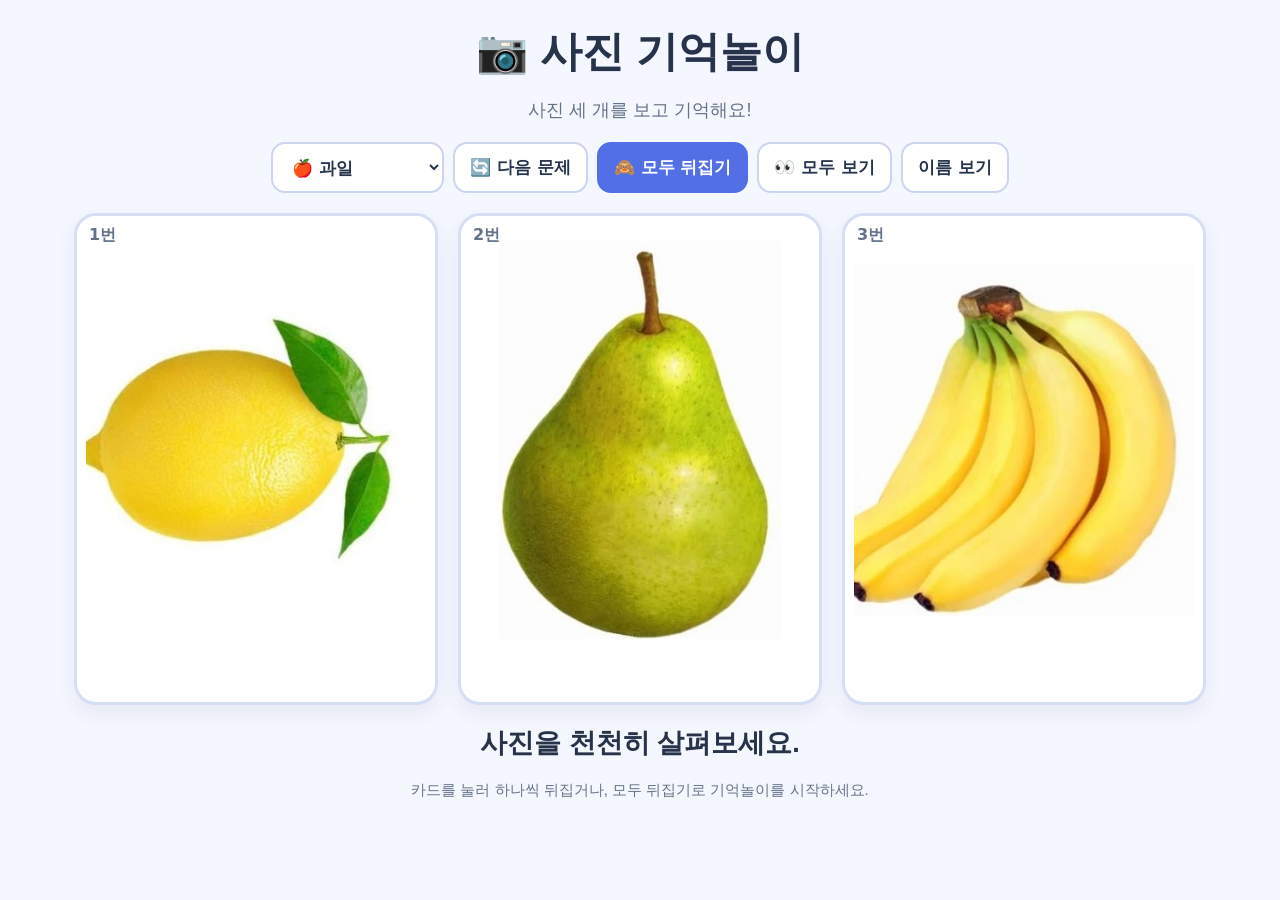
==== index.html @ a57b2955 "Fix animal game slow sequential image loading by fetching photos in parallel" ====
<!doctype html><html lang="ko"><head><meta charset="utf-8"><meta name="viewport" content="width=device-width,initial-scale=1"><title>사진 기억놀이</title><style>
*{box-sizing:border-box}body{margin:0;background:#f5f7ff;color:#27334a;font-family:-apple-system,BlinkMacSystemFont,"Apple SD Gothic Neo",sans-serif}main{max-width:1160px;margin:auto;padding:14px}h1{text-align:center;font-size:clamp(26px,4vw,42px);margin:10px}.subtitle{text-align:center;color:#65738a;font-size:18px}.tools{display:flex;flex-wrap:wrap;justify-content:center;gap:9px;margin:20px 0}button,select{border:2px solid #cbd5ef;border-radius:14px;background:white;color:#26354d;font:700 17px system-ui;padding:12px 15px;cursor:pointer}.primary{background:#526fe5;color:white;border-color:#526fe5}.cards{display:grid;grid-template-columns:repeat(3,minmax(0,1fr));gap:clamp(8px,2vw,20px)}.card{aspect-ratio:.74;min-height:175px;padding:0;border:0;background:transparent;perspective:1000px;touch-action:manipulation}.inner{position:relative;display:block;width:100%;height:100%;transform-style:preserve-3d;transition:transform .65s ease}.card.flipped .inner{transform:rotateY(180deg)}.face{position:absolute;inset:0;backface-visibility:hidden;border:3px solid #d5def2;border-radius:22px;background:white;display:flex;align-items:center;justify-content:center;flex-direction:column;overflow:hidden;box-shadow:0 8px 20px #27395914}.back{transform:rotateY(180deg);background:linear-gradient(135deg,#dce6ff,#f0e8ff);border-color:#b4c2ef}.face img{width:95%;height:82%;object-fit:contain}.number{position:absolute;top:9px;left:12px;font-size:16px;font-weight:800;color:#64718a}.name{font-size:clamp(17px,2.8vw,28px);font-weight:800}.question{font-size:clamp(85px,15vw,165px);font-weight:900;color:#768bda}#status{text-align:center;min-height:35px;margin:20px;font-size:clamp(19px,3vw,27px);font-weight:800}.note{text-align:center;color:#67758c;font-size:15px}body.noNames .name{visibility:hidden}@media(max-width:600px){main{padding:9px}.tools button,.tools select{font-size:14px;padding:10px}.face{border-radius:13px;border-width:2px}.number{font-size:12px;top:7px;left:7px}.name{font-size:16px}}
</style></head><body class="noNames"><main><h1>📷 사진 기억놀이</h1><p class="subtitle">사진 세 개를 보고 기억해요!</p><div class="tools"><select id="category"><option value="fruit">🍎 과일</option><option value="veg">🥕 채소·식재료</option><option value="animal">🐘 동물</option><option value="all">🎲 모두 섞기</option></select><button id="new">🔄 다음 문제</button><button id="hide" class="primary">🙈 모두 뒤집기</button><button id="show">👀 모두 보기</button><button id="names">이름 보기</button></div><div class="cards" id="cards"><button class="card" type="button"><span class="inner"><span class="face"><span class="number">1번</span><img src="photo_01.jpg" alt="복숭아"><span class="name">복숭아</span></span><span class="face back"><span class="number">1번</span><span class="question">?</span></span></span></button><button class="card" type="button"><span class="inner"><span class="face"><span class="number">2번</span><img src="photo_02.jpg" alt="바나나"><span class="name">바나나</span></span><span class="face back"><span class="number">2번</span><span class="question">?</span></span></span></button><button class="card" type="button"><span class="inner"><span class="face"><span class="number">3번</span><img src="photo_03.jpg" alt="사과"><span class="name">사과</span></span><span class="face back"><span class="number">3번</span><span class="question">?</span></span></span></button></div><p id="status">사진을 천천히 살펴보세요.</p><p class="note">카드를 눌러 하나씩 뒤집거나, 모두 뒤집기로 기억놀이를 시작하세요.</p></main><script>
const animals=[{"name":"강아지","page":"Dog","group":"animal"},{"name":"고양이","page":"Cat","group":"animal"},{"name":"토끼","page":"Rabbit","group":"animal"},{"name":"코끼리","page":"Elephant","group":"animal"},{"name":"사자","page":"Lion","group":"animal"},{"name":"호랑이","page":"Tiger","group":"animal"},{"name":"기린","page":"Giraffe","group":"animal"},{"name":"얼룩말","page":"Plains_zebra","group":"animal"},{"name":"판다","page":"Giant_panda","group":"animal"},{"name":"원숭이","page":"Monkey","group":"animal"},{"name":"펭귄","page":"Penguin","group":"animal"},{"name":"돌고래","page":"Dolphin","group":"animal"},{"name":"캥거루","page":"Kangaroo","group":"animal"},{"name":"하마","page":"Hippopotamus","group":"animal"},{"name":"코뿔소","page":"Rhinoceros","group":"animal"},{"name":"여우","page":"Red_fox","group":"animal"},{"name":"곰","page":"Brown_bear","group":"animal"},{"name":"거북이","page":"Turtle","group":"animal"},{"name":"양","page":"Sheep","group":"animal"},{"name":"말","page":"Horse","group":"animal"}];const animalCache={};async function animalPhoto(item){if(animalCache[item.page])return animalCache[item.page];try{const url='https://en.wikipedia.org/w/api.php?action=query&format=json&origin=*&prop=pageimages&piprop=thumbnail&pithumbsize=650&titles='+encodeURIComponent(item.page);const res=await fetch(url);if(!res.ok)throw Error('API');const data=await res.json();const pages=Object.values(data.query?.pages||{});const src=pages[0]?.thumbnail?.source;if(!src)throw Error('no photo');await new Promise((resolve,reject)=>{const im=new Image();im.onload=resolve;im.onerror=reject;im.src=src});animalCache[item.page]=src;return src}catch(e){return null}};let requestId=0;const items=[{"name":"복숭아","src":"photo_01.jpg","group":"fruit"},{"name":"바나나","src":"photo_02.jpg","group":"fruit"},{"name":"사과","src":"photo_03.jpg","group":"fruit"},{"name":"오렌지","src":"photo_04.jpg","group":"fruit"},{"name":"딸기","src":"photo_05.jpg","group":"fruit"},{"name":"배","src":"photo_06.jpg","group":"fruit"},{"name":"피망","src":"photo_07.jpg","group":"veg"},{"name":"레몬","src":"photo_08.jpg","group":"fruit"},{"name":"당근","src":"photo_09.jpg","group":"veg"},{"name":"옥수수","src":"photo_10.jpg","group":"veg"},{"name":"토마토","src":"photo_11.jpg","group":"veg"},{"name":"오이","src":"photo_12.jpg","group":"veg"},{"name":"양파","src":"photo_13.jpg","group":"veg"},{"name":"감자","src":"photo_14.jpg","group":"veg"},{"name":"토마토 단면","src":"photo_15.jpg","group":"veg"},{"name":"상추","src":"photo_16.jpg","group":"veg"},{"name":"파프리카","src":"photo_17.jpg","group":"veg"},{"name":"당근 한 개","src":"photo_18.jpg","group":"veg"},{"name":"브로콜리","src":"photo_19.jpg","group":"veg"},{"name":"감자 여러 개","src":"photo_20.jpg","group":"veg"}];const cards=Array.from(document.querySelectorAll('.card'));const status=document.getElementById('status');function shuffle(a){a=a.slice();for(let i=a.length-1;i>0;i--){let j=Math.floor(Math.random()*(i+1));[a[i],a[j]]=[a[j],a[i]]}return a}async function next(){const id=++requestId;const group=document.getElementById('category').value;status.textContent='사진을 준비하고 있어요…';let pool=items.filter(x=>group==='all'||x.group===group);if(group==='animal'||group==='all'){const candidates=shuffle(animals);const found=await Promise.all(candidates.map(async a=>{const src=await animalPhoto(a);return src?{name:a.name,src,group:'animal'}:null}));pool=pool.concat(found.filter(Boolean))}if(id!==requestId)return;if(pool.length<3){status.textContent='동물 사진 서버에 연결하지 못했어요. 잠시 후 다시 시도해 주세요.';return}shuffle(pool).slice(0,3).forEach((item,i)=>{cards[i].classList.remove('flipped');const img=cards[i].querySelector('img');img.src=item.src;img.alt=item.name;cards[i].querySelector('.name').textContent=item.name});status.textContent='사진을 천천히 살펴보세요.'}function allFlip(v){cards.forEach(c=>c.classList.toggle('flipped',v));status.textContent=v?'어디에 어떤 사진이 있었을까요?':'잘했어! 최고야! ⭐'}cards.forEach(c=>c.addEventListener('click',()=>{c.classList.toggle('flipped');status.textContent=c.classList.contains('flipped')?'무엇이 숨어 있을까요?':'잘했어! 최고야! ⭐'}));document.getElementById('new').onclick=next;document.getElementById('hide').onclick=()=>allFlip(true);document.getElementById('show').onclick=()=>allFlip(false);document.getElementById('category').onchange=next;document.getElementById('names').onclick=function(){document.body.classList.toggle('noNames');this.textContent=document.body.classList.contains('noNames')?'이름 보기':'이름 숨기기'};next();
</script></body></html>
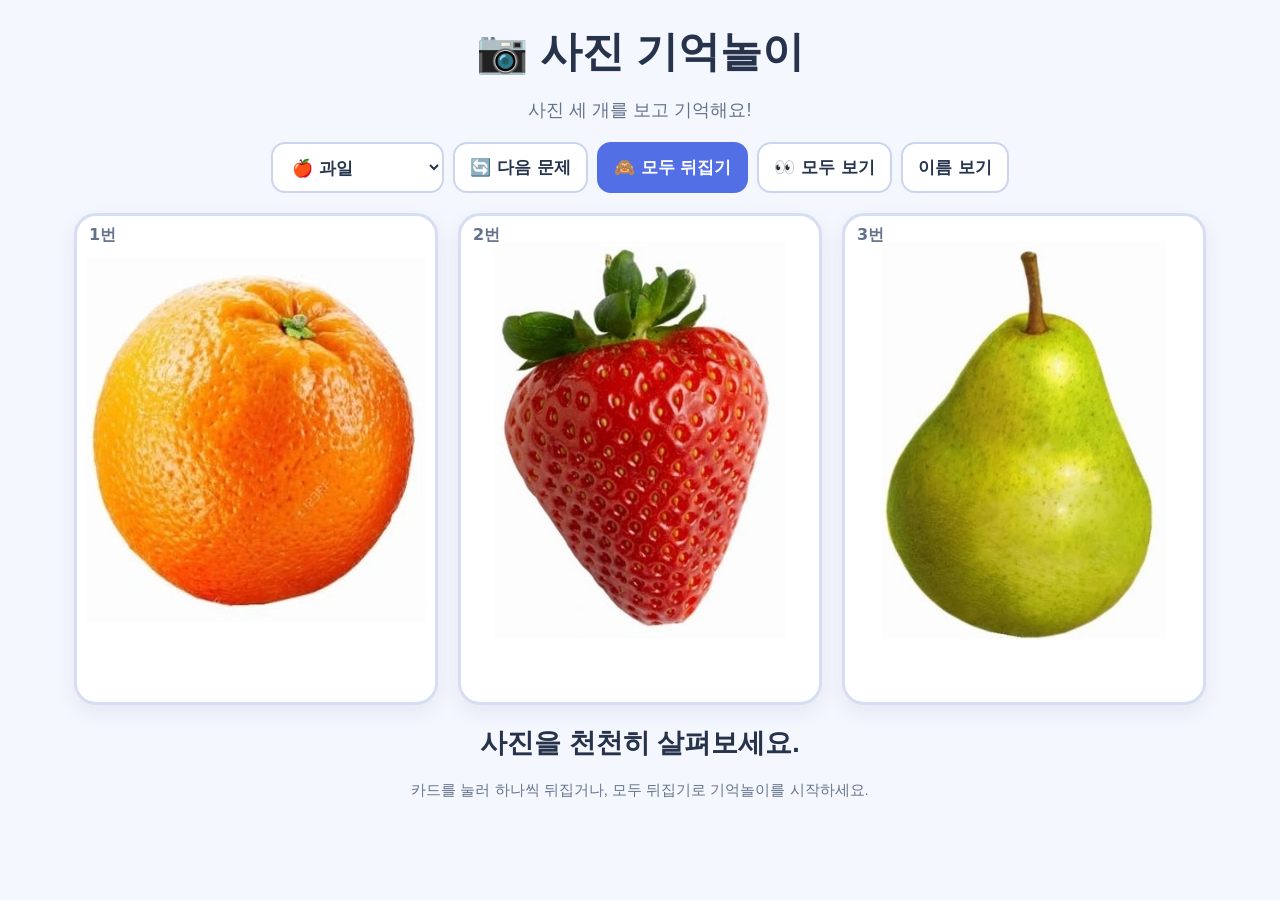
==== commit bbde351d: "Fix animal category retaining fruit cards by switching to direct animal image URLs" ====
--- a/index.html
+++ b/index.html
@@ -1,5 +1,5 @@
 <!doctype html><html lang="ko"><head><meta charset="utf-8"><meta name="viewport" content="width=device-width,initial-scale=1"><title>사진 기억놀이</title><style>
 *{box-sizing:border-box}body{margin:0;background:#f5f7ff;color:#27334a;font-family:-apple-system,BlinkMacSystemFont,"Apple SD Gothic Neo",sans-serif}main{max-width:1160px;margin:auto;padding:14px}h1{text-align:center;font-size:clamp(26px,4vw,42px);margin:10px}.subtitle{text-align:center;color:#65738a;font-size:18px}.tools{display:flex;flex-wrap:wrap;justify-content:center;gap:9px;margin:20px 0}button,select{border:2px solid #cbd5ef;border-radius:14px;background:white;color:#26354d;font:700 17px system-ui;padding:12px 15px;cursor:pointer}.primary{background:#526fe5;color:white;border-color:#526fe5}.cards{display:grid;grid-template-columns:repeat(3,minmax(0,1fr));gap:clamp(8px,2vw,20px)}.card{aspect-ratio:.74;min-height:175px;padding:0;border:0;background:transparent;perspective:1000px;touch-action:manipulation}.inner{position:relative;display:block;width:100%;height:100%;transform-style:preserve-3d;transition:transform .65s ease}.card.flipped .inner{transform:rotateY(180deg)}.face{position:absolute;inset:0;backface-visibility:hidden;border:3px solid #d5def2;border-radius:22px;background:white;display:flex;align-items:center;justify-content:center;flex-direction:column;overflow:hidden;box-shadow:0 8px 20px #27395914}.back{transform:rotateY(180deg);background:linear-gradient(135deg,#dce6ff,#f0e8ff);border-color:#b4c2ef}.face img{width:95%;height:82%;object-fit:contain}.number{position:absolute;top:9px;left:12px;font-size:16px;font-weight:800;color:#64718a}.name{font-size:clamp(17px,2.8vw,28px);font-weight:800}.question{font-size:clamp(85px,15vw,165px);font-weight:900;color:#768bda}#status{text-align:center;min-height:35px;margin:20px;font-size:clamp(19px,3vw,27px);font-weight:800}.note{text-align:center;color:#67758c;font-size:15px}body.noNames .name{visibility:hidden}@media(max-width:600px){main{padding:9px}.tools button,.tools select{font-size:14px;padding:10px}.face{border-radius:13px;border-width:2px}.number{font-size:12px;top:7px;left:7px}.name{font-size:16px}}
 </style></head><body class="noNames"><main><h1>📷 사진 기억놀이</h1><p class="subtitle">사진 세 개를 보고 기억해요!</p><div class="tools"><select id="category"><option value="fruit">🍎 과일</option><option value="veg">🥕 채소·식재료</option><option value="animal">🐘 동물</option><option value="all">🎲 모두 섞기</option></select><button id="new">🔄 다음 문제</button><button id="hide" class="primary">🙈 모두 뒤집기</button><button id="show">👀 모두 보기</button><button id="names">이름 보기</button></div><div class="cards" id="cards"><button class="card" type="button"><span class="inner"><span class="face"><span class="number">1번</span><img src="photo_01.jpg" alt="복숭아"><span class="name">복숭아</span></span><span class="face back"><span class="number">1번</span><span class="question">?</span></span></span></button><button class="card" type="button"><span class="inner"><span class="face"><span class="number">2번</span><img src="photo_02.jpg" alt="바나나"><span class="name">바나나</span></span><span class="face back"><span class="number">2번</span><span class="question">?</span></span></span></button><button class="card" type="button"><span class="inner"><span class="face"><span class="number">3번</span><img src="photo_03.jpg" alt="사과"><span class="name">사과</span></span><span class="face back"><span class="number">3번</span><span class="question">?</span></span></span></button></div><p id="status">사진을 천천히 살펴보세요.</p><p class="note">카드를 눌러 하나씩 뒤집거나, 모두 뒤집기로 기억놀이를 시작하세요.</p></main><script>
-const animals=[{"name":"강아지","page":"Dog","group":"animal"},{"name":"고양이","page":"Cat","group":"animal"},{"name":"토끼","page":"Rabbit","group":"animal"},{"name":"코끼리","page":"Elephant","group":"animal"},{"name":"사자","page":"Lion","group":"animal"},{"name":"호랑이","page":"Tiger","group":"animal"},{"name":"기린","page":"Giraffe","group":"animal"},{"name":"얼룩말","page":"Plains_zebra","group":"animal"},{"name":"판다","page":"Giant_panda","group":"animal"},{"name":"원숭이","page":"Monkey","group":"animal"},{"name":"펭귄","page":"Penguin","group":"animal"},{"name":"돌고래","page":"Dolphin","group":"animal"},{"name":"캥거루","page":"Kangaroo","group":"animal"},{"name":"하마","page":"Hippopotamus","group":"animal"},{"name":"코뿔소","page":"Rhinoceros","group":"animal"},{"name":"여우","page":"Red_fox","group":"animal"},{"name":"곰","page":"Brown_bear","group":"animal"},{"name":"거북이","page":"Turtle","group":"animal"},{"name":"양","page":"Sheep","group":"animal"},{"name":"말","page":"Horse","group":"animal"}];const animalCache={};async function animalPhoto(item){if(animalCache[item.page])return animalCache[item.page];try{const url='https://en.wikipedia.org/w/api.php?action=query&format=json&origin=*&prop=pageimages&piprop=thumbnail&pithumbsize=650&titles='+encodeURIComponent(item.page);const res=await fetch(url);if(!res.ok)throw Error('API');const data=await res.json();const pages=Object.values(data.query?.pages||{});const src=pages[0]?.thumbnail?.source;if(!src)throw Error('no photo');await new Promise((resolve,reject)=>{const im=new Image();im.onload=resolve;im.onerror=reject;im.src=src});animalCache[item.page]=src;return src}catch(e){return null}};let requestId=0;const items=[{"name":"복숭아","src":"photo_01.jpg","group":"fruit"},{"name":"바나나","src":"photo_02.jpg","group":"fruit"},{"name":"사과","src":"photo_03.jpg","group":"fruit"},{"name":"오렌지","src":"photo_04.jpg","group":"fruit"},{"name":"딸기","src":"photo_05.jpg","group":"fruit"},{"name":"배","src":"photo_06.jpg","group":"fruit"},{"name":"피망","src":"photo_07.jpg","group":"veg"},{"name":"레몬","src":"photo_08.jpg","group":"fruit"},{"name":"당근","src":"photo_09.jpg","group":"veg"},{"name":"옥수수","src":"photo_10.jpg","group":"veg"},{"name":"토마토","src":"photo_11.jpg","group":"veg"},{"name":"오이","src":"photo_12.jpg","group":"veg"},{"name":"양파","src":"photo_13.jpg","group":"veg"},{"name":"감자","src":"photo_14.jpg","group":"veg"},{"name":"토마토 단면","src":"photo_15.jpg","group":"veg"},{"name":"상추","src":"photo_16.jpg","group":"veg"},{"name":"파프리카","src":"photo_17.jpg","group":"veg"},{"name":"당근 한 개","src":"photo_18.jpg","group":"veg"},{"name":"브로콜리","src":"photo_19.jpg","group":"veg"},{"name":"감자 여러 개","src":"photo_20.jpg","group":"veg"}];const cards=Array.from(document.querySelectorAll('.card'));const status=document.getElementById('status');function shuffle(a){a=a.slice();for(let i=a.length-1;i>0;i--){let j=Math.floor(Math.random()*(i+1));[a[i],a[j]]=[a[j],a[i]]}return a}async function next(){const id=++requestId;const group=document.getElementById('category').value;status.textContent='사진을 준비하고 있어요…';let pool=items.filter(x=>group==='all'||x.group===group);if(group==='animal'||group==='all'){const candidates=shuffle(animals);const found=await Promise.all(candidates.map(async a=>{const src=await animalPhoto(a);return src?{name:a.name,src,group:'animal'}:null}));pool=pool.concat(found.filter(Boolean))}if(id!==requestId)return;if(pool.length<3){status.textContent='동물 사진 서버에 연결하지 못했어요. 잠시 후 다시 시도해 주세요.';return}shuffle(pool).slice(0,3).forEach((item,i)=>{cards[i].classList.remove('flipped');const img=cards[i].querySelector('img');img.src=item.src;img.alt=item.name;cards[i].querySelector('.name').textContent=item.name});status.textContent='사진을 천천히 살펴보세요.'}function allFlip(v){cards.forEach(c=>c.classList.toggle('flipped',v));status.textContent=v?'어디에 어떤 사진이 있었을까요?':'잘했어! 최고야! ⭐'}cards.forEach(c=>c.addEventListener('click',()=>{c.classList.toggle('flipped');status.textContent=c.classList.contains('flipped')?'무엇이 숨어 있을까요?':'잘했어! 최고야! ⭐'}));document.getElementById('new').onclick=next;document.getElementById('hide').onclick=()=>allFlip(true);document.getElementById('show').onclick=()=>allFlip(false);document.getElementById('category').onchange=next;document.getElementById('names').onclick=function(){document.body.classList.toggle('noNames');this.textContent=document.body.classList.contains('noNames')?'이름 보기':'이름 숨기기'};next();
+const animals=[{"name":"강아지","tag":"dog","src":"https://images.unsplash.com/photo-1552053831-71594a27632d?w=650&fit=crop&auto=format","group":"animal"},{"name":"고양이","tag":"cat","src":"https://images.unsplash.com/photo-1573865526739-10659fec78a5?w=650&fit=crop&auto=format","group":"animal"},{"name":"토끼","tag":"rabbit","src":"https://images.unsplash.com/photo-1585110396000-c9ffd4e4b308?w=650&fit=crop&auto=format","group":"animal"},{"name":"사자","tag":"lion","src":"https://images.unsplash.com/photo-1546182990-dffeafbe841d?w=650&fit=crop&auto=format","group":"animal"},{"name":"코끼리","tag":"elephant","src":"https://images.unsplash.com/photo-1564760055775-d63b17a55c44?w=650&fit=crop&auto=format","group":"animal"},{"name":"기린","tag":"giraffe","src":"https://images.unsplash.com/photo-1547721064-da6cfb341d50?w=650&fit=crop&auto=format","group":"animal"},{"name":"호랑이","tag":"tiger","src":"https://images.unsplash.com/photo-1561731216-c3a4d99437d5?w=650&fit=crop&auto=format","group":"animal"},{"name":"얼룩말","tag":"zebra","src":"https://images.unsplash.com/photo-1526095179574-86e545346ae6?w=650&fit=crop&auto=format","group":"animal"}];let requestId=0;const items=[{"name":"복숭아","src":"photo_01.jpg","group":"fruit"},{"name":"바나나","src":"photo_02.jpg","group":"fruit"},{"name":"사과","src":"photo_03.jpg","group":"fruit"},{"name":"오렌지","src":"photo_04.jpg","group":"fruit"},{"name":"딸기","src":"photo_05.jpg","group":"fruit"},{"name":"배","src":"photo_06.jpg","group":"fruit"},{"name":"피망","src":"photo_07.jpg","group":"veg"},{"name":"레몬","src":"photo_08.jpg","group":"fruit"},{"name":"당근","src":"photo_09.jpg","group":"veg"},{"name":"옥수수","src":"photo_10.jpg","group":"veg"},{"name":"토마토","src":"photo_11.jpg","group":"veg"},{"name":"오이","src":"photo_12.jpg","group":"veg"},{"name":"양파","src":"photo_13.jpg","group":"veg"},{"name":"감자","src":"photo_14.jpg","group":"veg"},{"name":"토마토 단면","src":"photo_15.jpg","group":"veg"},{"name":"상추","src":"photo_16.jpg","group":"veg"},{"name":"파프리카","src":"photo_17.jpg","group":"veg"},{"name":"당근 한 개","src":"photo_18.jpg","group":"veg"},{"name":"브로콜리","src":"photo_19.jpg","group":"veg"},{"name":"감자 여러 개","src":"photo_20.jpg","group":"veg"}];const cards=Array.from(document.querySelectorAll('.card'));const status=document.getElementById('status');function shuffle(a){a=a.slice();for(let i=a.length-1;i>0;i--){let j=Math.floor(Math.random()*(i+1));[a[i],a[j]]=[a[j],a[i]]}return a}function next(){++requestId;const group=document.getElementById('category').value;const pool=[...items,...animals].filter(x=>group==='all'||x.group===group);const picked=shuffle(pool).slice(0,3);picked.forEach((item,i)=>{cards[i].classList.remove('flipped');const img=cards[i].querySelector('img');img.onerror=()=>{if(item.group==='animal'&&!img.dataset.fallback){img.dataset.fallback='1';img.src='https://loremflickr.com/640/640/'+item.tag}};img.dataset.fallback='';img.src=item.src;img.alt=item.name;cards[i].querySelector('.name').textContent=item.name});status.textContent='사진을 천천히 살펴보세요.'}function allFlip(v){cards.forEach(c=>c.classList.toggle('flipped',v));status.textContent=v?'어디에 어떤 사진이 있었을까요?':'잘했어! 최고야! ⭐'}cards.forEach(c=>c.addEventListener('click',()=>{c.classList.toggle('flipped');status.textContent=c.classList.contains('flipped')?'무엇이 숨어 있을까요?':'잘했어! 최고야! ⭐'}));document.getElementById('new').onclick=next;document.getElementById('hide').onclick=()=>allFlip(true);document.getElementById('show').onclick=()=>allFlip(false);document.getElementById('category').onchange=next;document.getElementById('names').onclick=function(){document.body.classList.toggle('noNames');this.textContent=document.body.classList.contains('noNames')?'이름 보기':'이름 숨기기'};next();
 </script></body></html>
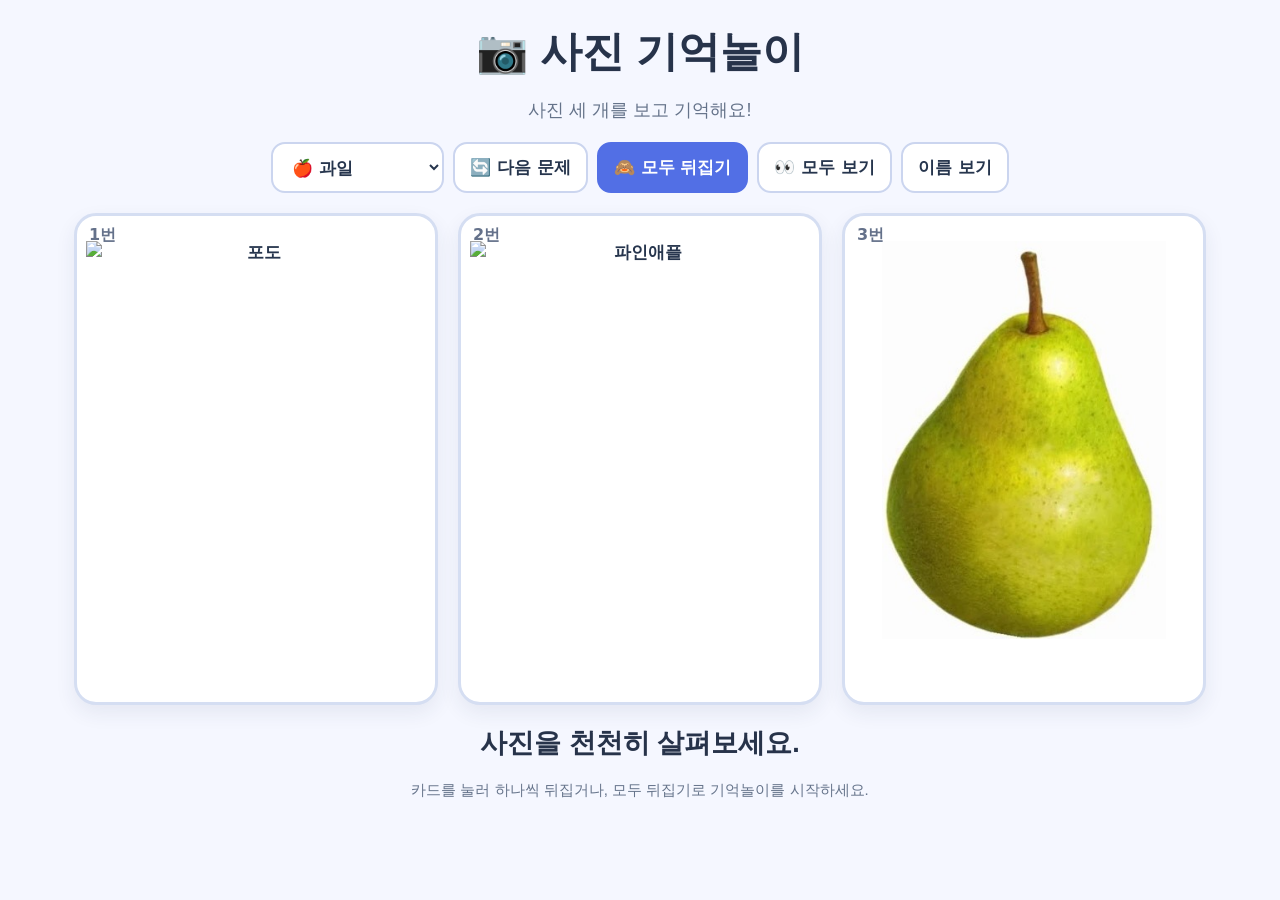
==== commit 2b64ff59: "Expand memory cards with more animals fruits vegetables and a vehicle category" ====
--- a/index.html
+++ b/index.html
@@ -1,5 +1,5 @@
 <!doctype html><html lang="ko"><head><meta charset="utf-8"><meta name="viewport" content="width=device-width,initial-scale=1"><title>사진 기억놀이</title><style>
 *{box-sizing:border-box}body{margin:0;background:#f5f7ff;color:#27334a;font-family:-apple-system,BlinkMacSystemFont,"Apple SD Gothic Neo",sans-serif}main{max-width:1160px;margin:auto;padding:14px}h1{text-align:center;font-size:clamp(26px,4vw,42px);margin:10px}.subtitle{text-align:center;color:#65738a;font-size:18px}.tools{display:flex;flex-wrap:wrap;justify-content:center;gap:9px;margin:20px 0}button,select{border:2px solid #cbd5ef;border-radius:14px;background:white;color:#26354d;font:700 17px system-ui;padding:12px 15px;cursor:pointer}.primary{background:#526fe5;color:white;border-color:#526fe5}.cards{display:grid;grid-template-columns:repeat(3,minmax(0,1fr));gap:clamp(8px,2vw,20px)}.card{aspect-ratio:.74;min-height:175px;padding:0;border:0;background:transparent;perspective:1000px;touch-action:manipulation}.inner{position:relative;display:block;width:100%;height:100%;transform-style:preserve-3d;transition:transform .65s ease}.card.flipped .inner{transform:rotateY(180deg)}.face{position:absolute;inset:0;backface-visibility:hidden;border:3px solid #d5def2;border-radius:22px;background:white;display:flex;align-items:center;justify-content:center;flex-direction:column;overflow:hidden;box-shadow:0 8px 20px #27395914}.back{transform:rotateY(180deg);background:linear-gradient(135deg,#dce6ff,#f0e8ff);border-color:#b4c2ef}.face img{width:95%;height:82%;object-fit:contain}.number{position:absolute;top:9px;left:12px;font-size:16px;font-weight:800;color:#64718a}.name{font-size:clamp(17px,2.8vw,28px);font-weight:800}.question{font-size:clamp(85px,15vw,165px);font-weight:900;color:#768bda}#status{text-align:center;min-height:35px;margin:20px;font-size:clamp(19px,3vw,27px);font-weight:800}.note{text-align:center;color:#67758c;font-size:15px}body.noNames .name{visibility:hidden}@media(max-width:600px){main{padding:9px}.tools button,.tools select{font-size:14px;padding:10px}.face{border-radius:13px;border-width:2px}.number{font-size:12px;top:7px;left:7px}.name{font-size:16px}}
-</style></head><body class="noNames"><main><h1>📷 사진 기억놀이</h1><p class="subtitle">사진 세 개를 보고 기억해요!</p><div class="tools"><select id="category"><option value="fruit">🍎 과일</option><option value="veg">🥕 채소·식재료</option><option value="animal">🐘 동물</option><option value="all">🎲 모두 섞기</option></select><button id="new">🔄 다음 문제</button><button id="hide" class="primary">🙈 모두 뒤집기</button><button id="show">👀 모두 보기</button><button id="names">이름 보기</button></div><div class="cards" id="cards"><button class="card" type="button"><span class="inner"><span class="face"><span class="number">1번</span><img src="photo_01.jpg" alt="복숭아"><span class="name">복숭아</span></span><span class="face back"><span class="number">1번</span><span class="question">?</span></span></span></button><button class="card" type="button"><span class="inner"><span class="face"><span class="number">2번</span><img src="photo_02.jpg" alt="바나나"><span class="name">바나나</span></span><span class="face back"><span class="number">2번</span><span class="question">?</span></span></span></button><button class="card" type="button"><span class="inner"><span class="face"><span class="number">3번</span><img src="photo_03.jpg" alt="사과"><span class="name">사과</span></span><span class="face back"><span class="number">3번</span><span class="question">?</span></span></span></button></div><p id="status">사진을 천천히 살펴보세요.</p><p class="note">카드를 눌러 하나씩 뒤집거나, 모두 뒤집기로 기억놀이를 시작하세요.</p></main><script>
-const animals=[{"name":"강아지","tag":"dog","src":"https://images.unsplash.com/photo-1552053831-71594a27632d?w=650&fit=crop&auto=format","group":"animal"},{"name":"고양이","tag":"cat","src":"https://images.unsplash.com/photo-1573865526739-10659fec78a5?w=650&fit=crop&auto=format","group":"animal"},{"name":"토끼","tag":"rabbit","src":"https://images.unsplash.com/photo-1585110396000-c9ffd4e4b308?w=650&fit=crop&auto=format","group":"animal"},{"name":"사자","tag":"lion","src":"https://images.unsplash.com/photo-1546182990-dffeafbe841d?w=650&fit=crop&auto=format","group":"animal"},{"name":"코끼리","tag":"elephant","src":"https://images.unsplash.com/photo-1564760055775-d63b17a55c44?w=650&fit=crop&auto=format","group":"animal"},{"name":"기린","tag":"giraffe","src":"https://images.unsplash.com/photo-1547721064-da6cfb341d50?w=650&fit=crop&auto=format","group":"animal"},{"name":"호랑이","tag":"tiger","src":"https://images.unsplash.com/photo-1561731216-c3a4d99437d5?w=650&fit=crop&auto=format","group":"animal"},{"name":"얼룩말","tag":"zebra","src":"https://images.unsplash.com/photo-1526095179574-86e545346ae6?w=650&fit=crop&auto=format","group":"animal"}];let requestId=0;const items=[{"name":"복숭아","src":"photo_01.jpg","group":"fruit"},{"name":"바나나","src":"photo_02.jpg","group":"fruit"},{"name":"사과","src":"photo_03.jpg","group":"fruit"},{"name":"오렌지","src":"photo_04.jpg","group":"fruit"},{"name":"딸기","src":"photo_05.jpg","group":"fruit"},{"name":"배","src":"photo_06.jpg","group":"fruit"},{"name":"피망","src":"photo_07.jpg","group":"veg"},{"name":"레몬","src":"photo_08.jpg","group":"fruit"},{"name":"당근","src":"photo_09.jpg","group":"veg"},{"name":"옥수수","src":"photo_10.jpg","group":"veg"},{"name":"토마토","src":"photo_11.jpg","group":"veg"},{"name":"오이","src":"photo_12.jpg","group":"veg"},{"name":"양파","src":"photo_13.jpg","group":"veg"},{"name":"감자","src":"photo_14.jpg","group":"veg"},{"name":"토마토 단면","src":"photo_15.jpg","group":"veg"},{"name":"상추","src":"photo_16.jpg","group":"veg"},{"name":"파프리카","src":"photo_17.jpg","group":"veg"},{"name":"당근 한 개","src":"photo_18.jpg","group":"veg"},{"name":"브로콜리","src":"photo_19.jpg","group":"veg"},{"name":"감자 여러 개","src":"photo_20.jpg","group":"veg"}];const cards=Array.from(document.querySelectorAll('.card'));const status=document.getElementById('status');function shuffle(a){a=a.slice();for(let i=a.length-1;i>0;i--){let j=Math.floor(Math.random()*(i+1));[a[i],a[j]]=[a[j],a[i]]}return a}function next(){++requestId;const group=document.getElementById('category').value;const pool=[...items,...animals].filter(x=>group==='all'||x.group===group);const picked=shuffle(pool).slice(0,3);picked.forEach((item,i)=>{cards[i].classList.remove('flipped');const img=cards[i].querySelector('img');img.onerror=()=>{if(item.group==='animal'&&!img.dataset.fallback){img.dataset.fallback='1';img.src='https://loremflickr.com/640/640/'+item.tag}};img.dataset.fallback='';img.src=item.src;img.alt=item.name;cards[i].querySelector('.name').textContent=item.name});status.textContent='사진을 천천히 살펴보세요.'}function allFlip(v){cards.forEach(c=>c.classList.toggle('flipped',v));status.textContent=v?'어디에 어떤 사진이 있었을까요?':'잘했어! 최고야! ⭐'}cards.forEach(c=>c.addEventListener('click',()=>{c.classList.toggle('flipped');status.textContent=c.classList.contains('flipped')?'무엇이 숨어 있을까요?':'잘했어! 최고야! ⭐'}));document.getElementById('new').onclick=next;document.getElementById('hide').onclick=()=>allFlip(true);document.getElementById('show').onclick=()=>allFlip(false);document.getElementById('category').onchange=next;document.getElementById('names').onclick=function(){document.body.classList.toggle('noNames');this.textContent=document.body.classList.contains('noNames')?'이름 보기':'이름 숨기기'};next();
+</style></head><body class="noNames"><main><h1>📷 사진 기억놀이</h1><p class="subtitle">사진 세 개를 보고 기억해요!</p><div class="tools"><select id="category"><option value="fruit">🍎 과일</option><option value="veg">🥕 채소·식재료</option><option value="animal">🐘 동물</option><option value="vehicle">🚌 탈것</option><option value="all">🎲 모두 섞기</option></select><button id="new">🔄 다음 문제</button><button id="hide" class="primary">🙈 모두 뒤집기</button><button id="show">👀 모두 보기</button><button id="names">이름 보기</button></div><div class="cards" id="cards"><button class="card" type="button"><span class="inner"><span class="face"><span class="number">1번</span><img src="photo_01.jpg" alt="복숭아"><span class="name">복숭아</span></span><span class="face back"><span class="number">1번</span><span class="question">?</span></span></span></button><button class="card" type="button"><span class="inner"><span class="face"><span class="number">2번</span><img src="photo_02.jpg" alt="바나나"><span class="name">바나나</span></span><span class="face back"><span class="number">2번</span><span class="question">?</span></span></span></button><button class="card" type="button"><span class="inner"><span class="face"><span class="number">3번</span><img src="photo_03.jpg" alt="사과"><span class="name">사과</span></span><span class="face back"><span class="number">3번</span><span class="question">?</span></span></span></button></div><p id="status">사진을 천천히 살펴보세요.</p><p class="note">카드를 눌러 하나씩 뒤집거나, 모두 뒤집기로 기억놀이를 시작하세요.</p></main><script>
+const animals=[{"name":"강아지","tag":"dog","src":"https://images.unsplash.com/photo-1552053831-71594a27632d?w=650&fit=crop&auto=format","group":"animal"},{"name":"고양이","tag":"cat","src":"https://images.unsplash.com/photo-1573865526739-10659fec78a5?w=650&fit=crop&auto=format","group":"animal"},{"name":"토끼","tag":"rabbit","src":"https://images.unsplash.com/photo-1585110396000-c9ffd4e4b308?w=650&fit=crop&auto=format","group":"animal"},{"name":"사자","tag":"lion","src":"https://images.unsplash.com/photo-1546182990-dffeafbe841d?w=650&fit=crop&auto=format","group":"animal"},{"name":"코끼리","tag":"elephant","src":"https://images.unsplash.com/photo-1564760055775-d63b17a55c44?w=650&fit=crop&auto=format","group":"animal"},{"name":"기린","tag":"giraffe","src":"https://images.unsplash.com/photo-1547721064-da6cfb341d50?w=650&fit=crop&auto=format","group":"animal"},{"name":"호랑이","tag":"tiger","src":"https://images.unsplash.com/photo-1561731216-c3a4d99437d5?w=650&fit=crop&auto=format","group":"animal"},{"name":"얼룩말","tag":"zebra","src":"https://images.unsplash.com/photo-1526095179574-86e545346ae6?w=650&fit=crop&auto=format","group":"animal"}];const extras=[{"name":"판다","tag":"panda","group":"animal","src":"https://loremflickr.com/640/640/panda?lock=1000"},{"name":"펭귄","tag":"penguin","group":"animal","src":"https://loremflickr.com/640/640/penguin?lock=1001"},{"name":"돌고래","tag":"dolphin","group":"animal","src":"https://loremflickr.com/640/640/dolphin?lock=1002"},{"name":"하마","tag":"hippopotamus","group":"animal","src":"https://loremflickr.com/640/640/hippopotamus?lock=1003"},{"name":"코뿔소","tag":"rhinoceros","group":"animal","src":"https://loremflickr.com/640/640/rhinoceros?lock=1004"},{"name":"캥거루","tag":"kangaroo","group":"animal","src":"https://loremflickr.com/640/640/kangaroo?lock=1005"},{"name":"여우","tag":"fox","group":"animal","src":"https://loremflickr.com/640/640/fox?lock=1006"},{"name":"곰","tag":"bear","group":"animal","src":"https://loremflickr.com/640/640/bear?lock=1007"},{"name":"거북이","tag":"turtle","group":"animal","src":"https://loremflickr.com/640/640/turtle?lock=1008"},{"name":"말","tag":"horse","group":"animal","src":"https://loremflickr.com/640/640/horse?lock=1009"},{"name":"양","tag":"sheep","group":"animal","src":"https://loremflickr.com/640/640/sheep?lock=1010"},{"name":"오리","tag":"duck","group":"animal","src":"https://loremflickr.com/640/640/duck?lock=1011"},{"name":"돼지","tag":"pig","group":"animal","src":"https://loremflickr.com/640/640/pig?lock=1012"},{"name":"소","tag":"cow","group":"animal","src":"https://loremflickr.com/640/640/cow?lock=1013"},{"name":"닭","tag":"chicken","group":"animal","src":"https://loremflickr.com/640/640/chicken?lock=1014"},{"name":"원숭이","tag":"monkey","group":"animal","src":"https://loremflickr.com/640/640/monkey?lock=1015"},{"name":"수박","tag":"watermelon","group":"fruit","src":"https://loremflickr.com/640/640/watermelon?lock=1016"},{"name":"포도","tag":"grapes","group":"fruit","src":"https://loremflickr.com/640/640/grapes?lock=1017"},{"name":"파인애플","tag":"pineapple","group":"fruit","src":"https://loremflickr.com/640/640/pineapple?lock=1018"},{"name":"망고","tag":"mango","group":"fruit","src":"https://loremflickr.com/640/640/mango?lock=1019"},{"name":"키위","tag":"kiwi","group":"fruit","src":"https://loremflickr.com/640/640/kiwi?lock=1020"},{"name":"체리","tag":"cherry","group":"fruit","src":"https://loremflickr.com/640/640/cherry?lock=1021"},{"name":"블루베리","tag":"blueberries","group":"fruit","src":"https://loremflickr.com/640/640/blueberries?lock=1022"},{"name":"자두","tag":"plum","group":"fruit","src":"https://loremflickr.com/640/640/plum?lock=1023"},{"name":"멜론","tag":"melon","group":"fruit","src":"https://loremflickr.com/640/640/melon?lock=1024"},{"name":"귤","tag":"tangerine","group":"fruit","src":"https://loremflickr.com/640/640/tangerine?lock=1025"},{"name":"가지","tag":"eggplant","group":"veg","src":"https://loremflickr.com/640/640/eggplant?lock=1026"},{"name":"양배추","tag":"cabbage","group":"veg","src":"https://loremflickr.com/640/640/cabbage?lock=1027"},{"name":"버섯","tag":"mushroom","group":"veg","src":"https://loremflickr.com/640/640/mushroom?lock=1028"},{"name":"호박","tag":"pumpkin","group":"veg","src":"https://loremflickr.com/640/640/pumpkin?lock=1029"},{"name":"마늘","tag":"garlic","group":"veg","src":"https://loremflickr.com/640/640/garlic?lock=1030"},{"name":"고구마","tag":"sweet-potato","group":"veg","src":"https://loremflickr.com/640/640/sweet-potato?lock=1031"},{"name":"무","tag":"radish","group":"veg","src":"https://loremflickr.com/640/640/radish?lock=1032"},{"name":"시금치","tag":"spinach","group":"veg","src":"https://loremflickr.com/640/640/spinach?lock=1033"},{"name":"완두콩","tag":"peas","group":"veg","src":"https://loremflickr.com/640/640/peas?lock=1034"},{"name":"아스파라거스","tag":"asparagus","group":"veg","src":"https://loremflickr.com/640/640/asparagus?lock=1035"},{"name":"버스","tag":"bus","group":"vehicle","src":"https://loremflickr.com/640/640/bus?lock=1036"},{"name":"자동차","tag":"car","group":"vehicle","src":"https://loremflickr.com/640/640/car?lock=1037"},{"name":"기차","tag":"train","group":"vehicle","src":"https://loremflickr.com/640/640/train?lock=1038"},{"name":"비행기","tag":"airplane","group":"vehicle","src":"https://loremflickr.com/640/640/airplane?lock=1039"},{"name":"배","tag":"ship","group":"vehicle","src":"https://loremflickr.com/640/640/ship?lock=1040"},{"name":"소방차","tag":"fire-truck","group":"vehicle","src":"https://loremflickr.com/640/640/fire-truck?lock=1041"},{"name":"경찰차","tag":"police-car","group":"vehicle","src":"https://loremflickr.com/640/640/police-car?lock=1042"},{"name":"구급차","tag":"ambulance","group":"vehicle","src":"https://loremflickr.com/640/640/ambulance?lock=1043"},{"name":"굴착기","tag":"excavator","group":"vehicle","src":"https://loremflickr.com/640/640/excavator?lock=1044"},{"name":"트럭","tag":"truck","group":"vehicle","src":"https://loremflickr.com/640/640/truck?lock=1045"},{"name":"자전거","tag":"bicycle","group":"vehicle","src":"https://loremflickr.com/640/640/bicycle?lock=1046"},{"name":"오토바이","tag":"motorcycle","group":"vehicle","src":"https://loremflickr.com/640/640/motorcycle?lock=1047"},{"name":"헬리콥터","tag":"helicopter","group":"vehicle","src":"https://loremflickr.com/640/640/helicopter?lock=1048"},{"name":"지하철","tag":"subway-train","group":"vehicle","src":"https://loremflickr.com/640/640/subway-train?lock=1049"},{"name":"트랙터","tag":"tractor","group":"vehicle","src":"https://loremflickr.com/640/640/tractor?lock=1050"},{"name":"스쿨버스","tag":"school-bus","group":"vehicle","src":"https://loremflickr.com/640/640/school-bus?lock=1051"}];let requestId=0;const items=[{"name":"복숭아","src":"photo_01.jpg","group":"fruit"},{"name":"바나나","src":"photo_02.jpg","group":"fruit"},{"name":"사과","src":"photo_03.jpg","group":"fruit"},{"name":"오렌지","src":"photo_04.jpg","group":"fruit"},{"name":"딸기","src":"photo_05.jpg","group":"fruit"},{"name":"배","src":"photo_06.jpg","group":"fruit"},{"name":"피망","src":"photo_07.jpg","group":"veg"},{"name":"레몬","src":"photo_08.jpg","group":"fruit"},{"name":"당근","src":"photo_09.jpg","group":"veg"},{"name":"옥수수","src":"photo_10.jpg","group":"veg"},{"name":"토마토","src":"photo_11.jpg","group":"veg"},{"name":"오이","src":"photo_12.jpg","group":"veg"},{"name":"양파","src":"photo_13.jpg","group":"veg"},{"name":"감자","src":"photo_14.jpg","group":"veg"},{"name":"토마토 단면","src":"photo_15.jpg","group":"veg"},{"name":"상추","src":"photo_16.jpg","group":"veg"},{"name":"파프리카","src":"photo_17.jpg","group":"veg"},{"name":"당근 한 개","src":"photo_18.jpg","group":"veg"},{"name":"브로콜리","src":"photo_19.jpg","group":"veg"},{"name":"감자 여러 개","src":"photo_20.jpg","group":"veg"}];const cards=Array.from(document.querySelectorAll('.card'));const status=document.getElementById('status');function shuffle(a){a=a.slice();for(let i=a.length-1;i>0;i--){let j=Math.floor(Math.random()*(i+1));[a[i],a[j]]=[a[j],a[i]]}return a}function next(){++requestId;const group=document.getElementById('category').value;const pool=[...items,...animals,...extras].filter(x=>group==='all'||x.group===group);const picked=shuffle(pool).slice(0,3);picked.forEach((item,i)=>{cards[i].classList.remove('flipped');const img=cards[i].querySelector('img');img.onerror=()=>{if(item.tag&&!img.dataset.fallback){img.dataset.fallback='1';img.src='https://loremflickr.com/640/640/'+item.tag+'?lock=888'}};img.dataset.fallback='';img.src=item.src;img.alt=item.name;cards[i].querySelector('.name').textContent=item.name});status.textContent='사진을 천천히 살펴보세요.'}function allFlip(v){cards.forEach(c=>c.classList.toggle('flipped',v));status.textContent=v?'어디에 어떤 사진이 있었을까요?':'잘했어! 최고야! ⭐'}cards.forEach(c=>c.addEventListener('click',()=>{c.classList.toggle('flipped');status.textContent=c.classList.contains('flipped')?'무엇이 숨어 있을까요?':'잘했어! 최고야! ⭐'}));document.getElementById('new').onclick=next;document.getElementById('hide').onclick=()=>allFlip(true);document.getElementById('show').onclick=()=>allFlip(false);document.getElementById('category').onchange=next;document.getElementById('names').onclick=function(){document.body.classList.toggle('noNames');this.textContent=document.body.classList.contains('noNames')?'이름 보기':'이름 숨기기'};next();
 </script></body></html>
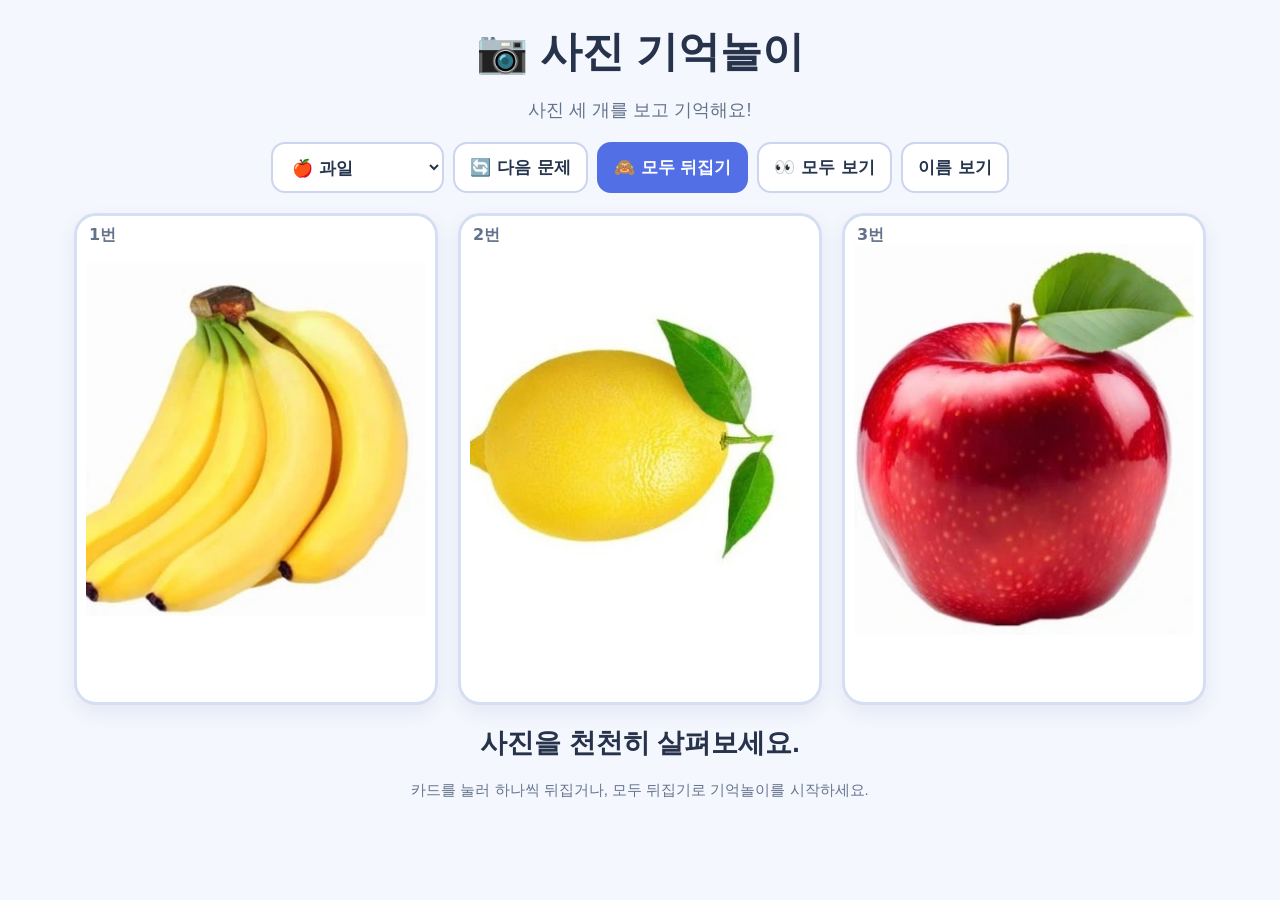
==== commit 109bd699: "Skip unavailable image URLs and only show cards after image load succeeds" ====
--- a/index.html
+++ b/index.html
@@ -1,5 +1,6 @@
 <!doctype html><html lang="ko"><head><meta charset="utf-8"><meta name="viewport" content="width=device-width,initial-scale=1"><title>사진 기억놀이</title><style>
 *{box-sizing:border-box}body{margin:0;background:#f5f7ff;color:#27334a;font-family:-apple-system,BlinkMacSystemFont,"Apple SD Gothic Neo",sans-serif}main{max-width:1160px;margin:auto;padding:14px}h1{text-align:center;font-size:clamp(26px,4vw,42px);margin:10px}.subtitle{text-align:center;color:#65738a;font-size:18px}.tools{display:flex;flex-wrap:wrap;justify-content:center;gap:9px;margin:20px 0}button,select{border:2px solid #cbd5ef;border-radius:14px;background:white;color:#26354d;font:700 17px system-ui;padding:12px 15px;cursor:pointer}.primary{background:#526fe5;color:white;border-color:#526fe5}.cards{display:grid;grid-template-columns:repeat(3,minmax(0,1fr));gap:clamp(8px,2vw,20px)}.card{aspect-ratio:.74;min-height:175px;padding:0;border:0;background:transparent;perspective:1000px;touch-action:manipulation}.inner{position:relative;display:block;width:100%;height:100%;transform-style:preserve-3d;transition:transform .65s ease}.card.flipped .inner{transform:rotateY(180deg)}.face{position:absolute;inset:0;backface-visibility:hidden;border:3px solid #d5def2;border-radius:22px;background:white;display:flex;align-items:center;justify-content:center;flex-direction:column;overflow:hidden;box-shadow:0 8px 20px #27395914}.back{transform:rotateY(180deg);background:linear-gradient(135deg,#dce6ff,#f0e8ff);border-color:#b4c2ef}.face img{width:95%;height:82%;object-fit:contain}.number{position:absolute;top:9px;left:12px;font-size:16px;font-weight:800;color:#64718a}.name{font-size:clamp(17px,2.8vw,28px);font-weight:800}.question{font-size:clamp(85px,15vw,165px);font-weight:900;color:#768bda}#status{text-align:center;min-height:35px;margin:20px;font-size:clamp(19px,3vw,27px);font-weight:800}.note{text-align:center;color:#67758c;font-size:15px}body.noNames .name{visibility:hidden}@media(max-width:600px){main{padding:9px}.tools button,.tools select{font-size:14px;padding:10px}.face{border-radius:13px;border-width:2px}.number{font-size:12px;top:7px;left:7px}.name{font-size:16px}}
 </style></head><body class="noNames"><main><h1>📷 사진 기억놀이</h1><p class="subtitle">사진 세 개를 보고 기억해요!</p><div class="tools"><select id="category"><option value="fruit">🍎 과일</option><option value="veg">🥕 채소·식재료</option><option value="animal">🐘 동물</option><option value="vehicle">🚌 탈것</option><option value="all">🎲 모두 섞기</option></select><button id="new">🔄 다음 문제</button><button id="hide" class="primary">🙈 모두 뒤집기</button><button id="show">👀 모두 보기</button><button id="names">이름 보기</button></div><div class="cards" id="cards"><button class="card" type="button"><span class="inner"><span class="face"><span class="number">1번</span><img src="photo_01.jpg" alt="복숭아"><span class="name">복숭아</span></span><span class="face back"><span class="number">1번</span><span class="question">?</span></span></span></button><button class="card" type="button"><span class="inner"><span class="face"><span class="number">2번</span><img src="photo_02.jpg" alt="바나나"><span class="name">바나나</span></span><span class="face back"><span class="number">2번</span><span class="question">?</span></span></span></button><button class="card" type="button"><span class="inner"><span class="face"><span class="number">3번</span><img src="photo_03.jpg" alt="사과"><span class="name">사과</span></span><span class="face back"><span class="number">3번</span><span class="question">?</span></span></span></button></div><p id="status">사진을 천천히 살펴보세요.</p><p class="note">카드를 눌러 하나씩 뒤집거나, 모두 뒤집기로 기억놀이를 시작하세요.</p></main><script>
-const animals=[{"name":"강아지","tag":"dog","src":"https://images.unsplash.com/photo-1552053831-71594a27632d?w=650&fit=crop&auto=format","group":"animal"},{"name":"고양이","tag":"cat","src":"https://images.unsplash.com/photo-1573865526739-10659fec78a5?w=650&fit=crop&auto=format","group":"animal"},{"name":"토끼","tag":"rabbit","src":"https://images.unsplash.com/photo-1585110396000-c9ffd4e4b308?w=650&fit=crop&auto=format","group":"animal"},{"name":"사자","tag":"lion","src":"https://images.unsplash.com/photo-1546182990-dffeafbe841d?w=650&fit=crop&auto=format","group":"animal"},{"name":"코끼리","tag":"elephant","src":"https://images.unsplash.com/photo-1564760055775-d63b17a55c44?w=650&fit=crop&auto=format","group":"animal"},{"name":"기린","tag":"giraffe","src":"https://images.unsplash.com/photo-1547721064-da6cfb341d50?w=650&fit=crop&auto=format","group":"animal"},{"name":"호랑이","tag":"tiger","src":"https://images.unsplash.com/photo-1561731216-c3a4d99437d5?w=650&fit=crop&auto=format","group":"animal"},{"name":"얼룩말","tag":"zebra","src":"https://images.unsplash.com/photo-1526095179574-86e545346ae6?w=650&fit=crop&auto=format","group":"animal"}];const extras=[{"name":"판다","tag":"panda","group":"animal","src":"https://loremflickr.com/640/640/panda?lock=1000"},{"name":"펭귄","tag":"penguin","group":"animal","src":"https://loremflickr.com/640/640/penguin?lock=1001"},{"name":"돌고래","tag":"dolphin","group":"animal","src":"https://loremflickr.com/640/640/dolphin?lock=1002"},{"name":"하마","tag":"hippopotamus","group":"animal","src":"https://loremflickr.com/640/640/hippopotamus?lock=1003"},{"name":"코뿔소","tag":"rhinoceros","group":"animal","src":"https://loremflickr.com/640/640/rhinoceros?lock=1004"},{"name":"캥거루","tag":"kangaroo","group":"animal","src":"https://loremflickr.com/640/640/kangaroo?lock=1005"},{"name":"여우","tag":"fox","group":"animal","src":"https://loremflickr.com/640/640/fox?lock=1006"},{"name":"곰","tag":"bear","group":"animal","src":"https://loremflickr.com/640/640/bear?lock=1007"},{"name":"거북이","tag":"turtle","group":"animal","src":"https://loremflickr.com/640/640/turtle?lock=1008"},{"name":"말","tag":"horse","group":"animal","src":"https://loremflickr.com/640/640/horse?lock=1009"},{"name":"양","tag":"sheep","group":"animal","src":"https://loremflickr.com/640/640/sheep?lock=1010"},{"name":"오리","tag":"duck","group":"animal","src":"https://loremflickr.com/640/640/duck?lock=1011"},{"name":"돼지","tag":"pig","group":"animal","src":"https://loremflickr.com/640/640/pig?lock=1012"},{"name":"소","tag":"cow","group":"animal","src":"https://loremflickr.com/640/640/cow?lock=1013"},{"name":"닭","tag":"chicken","group":"animal","src":"https://loremflickr.com/640/640/chicken?lock=1014"},{"name":"원숭이","tag":"monkey","group":"animal","src":"https://loremflickr.com/640/640/monkey?lock=1015"},{"name":"수박","tag":"watermelon","group":"fruit","src":"https://loremflickr.com/640/640/watermelon?lock=1016"},{"name":"포도","tag":"grapes","group":"fruit","src":"https://loremflickr.com/640/640/grapes?lock=1017"},{"name":"파인애플","tag":"pineapple","group":"fruit","src":"https://loremflickr.com/640/640/pineapple?lock=1018"},{"name":"망고","tag":"mango","group":"fruit","src":"https://loremflickr.com/640/640/mango?lock=1019"},{"name":"키위","tag":"kiwi","group":"fruit","src":"https://loremflickr.com/640/640/kiwi?lock=1020"},{"name":"체리","tag":"cherry","group":"fruit","src":"https://loremflickr.com/640/640/cherry?lock=1021"},{"name":"블루베리","tag":"blueberries","group":"fruit","src":"https://loremflickr.com/640/640/blueberries?lock=1022"},{"name":"자두","tag":"plum","group":"fruit","src":"https://loremflickr.com/640/640/plum?lock=1023"},{"name":"멜론","tag":"melon","group":"fruit","src":"https://loremflickr.com/640/640/melon?lock=1024"},{"name":"귤","tag":"tangerine","group":"fruit","src":"https://loremflickr.com/640/640/tangerine?lock=1025"},{"name":"가지","tag":"eggplant","group":"veg","src":"https://loremflickr.com/640/640/eggplant?lock=1026"},{"name":"양배추","tag":"cabbage","group":"veg","src":"https://loremflickr.com/640/640/cabbage?lock=1027"},{"name":"버섯","tag":"mushroom","group":"veg","src":"https://loremflickr.com/640/640/mushroom?lock=1028"},{"name":"호박","tag":"pumpkin","group":"veg","src":"https://loremflickr.com/640/640/pumpkin?lock=1029"},{"name":"마늘","tag":"garlic","group":"veg","src":"https://loremflickr.com/640/640/garlic?lock=1030"},{"name":"고구마","tag":"sweet-potato","group":"veg","src":"https://loremflickr.com/640/640/sweet-potato?lock=1031"},{"name":"무","tag":"radish","group":"veg","src":"https://loremflickr.com/640/640/radish?lock=1032"},{"name":"시금치","tag":"spinach","group":"veg","src":"https://loremflickr.com/640/640/spinach?lock=1033"},{"name":"완두콩","tag":"peas","group":"veg","src":"https://loremflickr.com/640/640/peas?lock=1034"},{"name":"아스파라거스","tag":"asparagus","group":"veg","src":"https://loremflickr.com/640/640/asparagus?lock=1035"},{"name":"버스","tag":"bus","group":"vehicle","src":"https://loremflickr.com/640/640/bus?lock=1036"},{"name":"자동차","tag":"car","group":"vehicle","src":"https://loremflickr.com/640/640/car?lock=1037"},{"name":"기차","tag":"train","group":"vehicle","src":"https://loremflickr.com/640/640/train?lock=1038"},{"name":"비행기","tag":"airplane","group":"vehicle","src":"https://loremflickr.com/640/640/airplane?lock=1039"},{"name":"배","tag":"ship","group":"vehicle","src":"https://loremflickr.com/640/640/ship?lock=1040"},{"name":"소방차","tag":"fire-truck","group":"vehicle","src":"https://loremflickr.com/640/640/fire-truck?lock=1041"},{"name":"경찰차","tag":"police-car","group":"vehicle","src":"https://loremflickr.com/640/640/police-car?lock=1042"},{"name":"구급차","tag":"ambulance","group":"vehicle","src":"https://loremflickr.com/640/640/ambulance?lock=1043"},{"name":"굴착기","tag":"excavator","group":"vehicle","src":"https://loremflickr.com/640/640/excavator?lock=1044"},{"name":"트럭","tag":"truck","group":"vehicle","src":"https://loremflickr.com/640/640/truck?lock=1045"},{"name":"자전거","tag":"bicycle","group":"vehicle","src":"https://loremflickr.com/640/640/bicycle?lock=1046"},{"name":"오토바이","tag":"motorcycle","group":"vehicle","src":"https://loremflickr.com/640/640/motorcycle?lock=1047"},{"name":"헬리콥터","tag":"helicopter","group":"vehicle","src":"https://loremflickr.com/640/640/helicopter?lock=1048"},{"name":"지하철","tag":"subway-train","group":"vehicle","src":"https://loremflickr.com/640/640/subway-train?lock=1049"},{"name":"트랙터","tag":"tractor","group":"vehicle","src":"https://loremflickr.com/640/640/tractor?lock=1050"},{"name":"스쿨버스","tag":"school-bus","group":"vehicle","src":"https://loremflickr.com/640/640/school-bus?lock=1051"}];let requestId=0;const items=[{"name":"복숭아","src":"photo_01.jpg","group":"fruit"},{"name":"바나나","src":"photo_02.jpg","group":"fruit"},{"name":"사과","src":"photo_03.jpg","group":"fruit"},{"name":"오렌지","src":"photo_04.jpg","group":"fruit"},{"name":"딸기","src":"photo_05.jpg","group":"fruit"},{"name":"배","src":"photo_06.jpg","group":"fruit"},{"name":"피망","src":"photo_07.jpg","group":"veg"},{"name":"레몬","src":"photo_08.jpg","group":"fruit"},{"name":"당근","src":"photo_09.jpg","group":"veg"},{"name":"옥수수","src":"photo_10.jpg","group":"veg"},{"name":"토마토","src":"photo_11.jpg","group":"veg"},{"name":"오이","src":"photo_12.jpg","group":"veg"},{"name":"양파","src":"photo_13.jpg","group":"veg"},{"name":"감자","src":"photo_14.jpg","group":"veg"},{"name":"토마토 단면","src":"photo_15.jpg","group":"veg"},{"name":"상추","src":"photo_16.jpg","group":"veg"},{"name":"파프리카","src":"photo_17.jpg","group":"veg"},{"name":"당근 한 개","src":"photo_18.jpg","group":"veg"},{"name":"브로콜리","src":"photo_19.jpg","group":"veg"},{"name":"감자 여러 개","src":"photo_20.jpg","group":"veg"}];const cards=Array.from(document.querySelectorAll('.card'));const status=document.getElementById('status');function shuffle(a){a=a.slice();for(let i=a.length-1;i>0;i--){let j=Math.floor(Math.random()*(i+1));[a[i],a[j]]=[a[j],a[i]]}return a}function next(){++requestId;const group=document.getElementById('category').value;const pool=[...items,...animals,...extras].filter(x=>group==='all'||x.group===group);const picked=shuffle(pool).slice(0,3);picked.forEach((item,i)=>{cards[i].classList.remove('flipped');const img=cards[i].querySelector('img');img.onerror=()=>{if(item.tag&&!img.dataset.fallback){img.dataset.fallback='1';img.src='https://loremflickr.com/640/640/'+item.tag+'?lock=888'}};img.dataset.fallback='';img.src=item.src;img.alt=item.name;cards[i].querySelector('.name').textContent=item.name});status.textContent='사진을 천천히 살펴보세요.'}function allFlip(v){cards.forEach(c=>c.classList.toggle('flipped',v));status.textContent=v?'어디에 어떤 사진이 있었을까요?':'잘했어! 최고야! ⭐'}cards.forEach(c=>c.addEventListener('click',()=>{c.classList.toggle('flipped');status.textContent=c.classList.contains('flipped')?'무엇이 숨어 있을까요?':'잘했어! 최고야! ⭐'}));document.getElementById('new').onclick=next;document.getElementById('hide').onclick=()=>allFlip(true);document.getElementById('show').onclick=()=>allFlip(false);document.getElementById('category').onchange=next;document.getElementById('names').onclick=function(){document.body.classList.toggle('noNames');this.textContent=document.body.classList.contains('noNames')?'이름 보기':'이름 숨기기'};next();
+const animals=[{"name":"강아지","tag":"dog","src":"https://images.unsplash.com/photo-1552053831-71594a27632d?w=650&fit=crop&auto=format","group":"animal"},{"name":"고양이","tag":"cat","src":"https://images.unsplash.com/photo-1573865526739-10659fec78a5?w=650&fit=crop&auto=format","group":"animal"},{"name":"토끼","tag":"rabbit","src":"https://images.unsplash.com/photo-1585110396000-c9ffd4e4b308?w=650&fit=crop&auto=format","group":"animal"},{"name":"사자","tag":"lion","src":"https://images.unsplash.com/photo-1546182990-dffeafbe841d?w=650&fit=crop&auto=format","group":"animal"},{"name":"코끼리","tag":"elephant","src":"https://images.unsplash.com/photo-1564760055775-d63b17a55c44?w=650&fit=crop&auto=format","group":"animal"},{"name":"기린","tag":"giraffe","src":"https://images.unsplash.com/photo-1547721064-da6cfb341d50?w=650&fit=crop&auto=format","group":"animal"},{"name":"호랑이","tag":"tiger","src":"https://images.unsplash.com/photo-1561731216-c3a4d99437d5?w=650&fit=crop&auto=format","group":"animal"},{"name":"얼룩말","tag":"zebra","src":"https://images.unsplash.com/photo-1526095179574-86e545346ae6?w=650&fit=crop&auto=format","group":"animal"}];const extras=[{"name":"판다","tag":"panda","group":"animal","src":"https://loremflickr.com/640/640/panda?lock=1000"},{"name":"펭귄","tag":"penguin","group":"animal","src":"https://loremflickr.com/640/640/penguin?lock=1001"},{"name":"돌고래","tag":"dolphin","group":"animal","src":"https://loremflickr.com/640/640/dolphin?lock=1002"},{"name":"하마","tag":"hippopotamus","group":"animal","src":"https://loremflickr.com/640/640/hippopotamus?lock=1003"},{"name":"코뿔소","tag":"rhinoceros","group":"animal","src":"https://loremflickr.com/640/640/rhinoceros?lock=1004"},{"name":"캥거루","tag":"kangaroo","group":"animal","src":"https://loremflickr.com/640/640/kangaroo?lock=1005"},{"name":"여우","tag":"fox","group":"animal","src":"https://loremflickr.com/640/640/fox?lock=1006"},{"name":"곰","tag":"bear","group":"animal","src":"https://loremflickr.com/640/640/bear?lock=1007"},{"name":"거북이","tag":"turtle","group":"animal","src":"https://loremflickr.com/640/640/turtle?lock=1008"},{"name":"말","tag":"horse","group":"animal","src":"https://loremflickr.com/640/640/horse?lock=1009"},{"name":"양","tag":"sheep","group":"animal","src":"https://loremflickr.com/640/640/sheep?lock=1010"},{"name":"오리","tag":"duck","group":"animal","src":"https://loremflickr.com/640/640/duck?lock=1011"},{"name":"돼지","tag":"pig","group":"animal","src":"https://loremflickr.com/640/640/pig?lock=1012"},{"name":"소","tag":"cow","group":"animal","src":"https://loremflickr.com/640/640/cow?lock=1013"},{"name":"닭","tag":"chicken","group":"animal","src":"https://loremflickr.com/640/640/chicken?lock=1014"},{"name":"원숭이","tag":"monkey","group":"animal","src":"https://loremflickr.com/640/640/monkey?lock=1015"},{"name":"수박","tag":"watermelon","group":"fruit","src":"https://loremflickr.com/640/640/watermelon?lock=1016"},{"name":"포도","tag":"grapes","group":"fruit","src":"https://loremflickr.com/640/640/grapes?lock=1017"},{"name":"파인애플","tag":"pineapple","group":"fruit","src":"https://loremflickr.com/640/640/pineapple?lock=1018"},{"name":"망고","tag":"mango","group":"fruit","src":"https://loremflickr.com/640/640/mango?lock=1019"},{"name":"키위","tag":"kiwi","group":"fruit","src":"https://loremflickr.com/640/640/kiwi?lock=1020"},{"name":"체리","tag":"cherry","group":"fruit","src":"https://loremflickr.com/640/640/cherry?lock=1021"},{"name":"블루베리","tag":"blueberries","group":"fruit","src":"https://loremflickr.com/640/640/blueberries?lock=1022"},{"name":"자두","tag":"plum","group":"fruit","src":"https://loremflickr.com/640/640/plum?lock=1023"},{"name":"멜론","tag":"melon","group":"fruit","src":"https://loremflickr.com/640/640/melon?lock=1024"},{"name":"귤","tag":"tangerine","group":"fruit","src":"https://loremflickr.com/640/640/tangerine?lock=1025"},{"name":"가지","tag":"eggplant","group":"veg","src":"https://loremflickr.com/640/640/eggplant?lock=1026"},{"name":"양배추","tag":"cabbage","group":"veg","src":"https://loremflickr.com/640/640/cabbage?lock=1027"},{"name":"버섯","tag":"mushroom","group":"veg","src":"https://loremflickr.com/640/640/mushroom?lock=1028"},{"name":"호박","tag":"pumpkin","group":"veg","src":"https://loremflickr.com/640/640/pumpkin?lock=1029"},{"name":"마늘","tag":"garlic","group":"veg","src":"https://loremflickr.com/640/640/garlic?lock=1030"},{"name":"고구마","tag":"sweet-potato","group":"veg","src":"https://loremflickr.com/640/640/sweet-potato?lock=1031"},{"name":"무","tag":"radish","group":"veg","src":"https://loremflickr.com/640/640/radish?lock=1032"},{"name":"시금치","tag":"spinach","group":"veg","src":"https://loremflickr.com/640/640/spinach?lock=1033"},{"name":"완두콩","tag":"peas","group":"veg","src":"https://loremflickr.com/640/640/peas?lock=1034"},{"name":"아스파라거스","tag":"asparagus","group":"veg","src":"https://loremflickr.com/640/640/asparagus?lock=1035"},{"name":"버스","tag":"bus","group":"vehicle","src":"https://loremflickr.com/640/640/bus?lock=1036"},{"name":"자동차","tag":"car","group":"vehicle","src":"https://loremflickr.com/640/640/car?lock=1037"},{"name":"기차","tag":"train","group":"vehicle","src":"https://loremflickr.com/640/640/train?lock=1038"},{"name":"비행기","tag":"airplane","group":"vehicle","src":"https://loremflickr.com/640/640/airplane?lock=1039"},{"name":"배","tag":"ship","group":"vehicle","src":"https://loremflickr.com/640/640/ship?lock=1040"},{"name":"소방차","tag":"fire-truck","group":"vehicle","src":"https://loremflickr.com/640/640/fire-truck?lock=1041"},{"name":"경찰차","tag":"police-car","group":"vehicle","src":"https://loremflickr.com/640/640/police-car?lock=1042"},{"name":"구급차","tag":"ambulance","group":"vehicle","src":"https://loremflickr.com/640/640/ambulance?lock=1043"},{"name":"굴착기","tag":"excavator","group":"vehicle","src":"https://loremflickr.com/640/640/excavator?lock=1044"},{"name":"트럭","tag":"truck","group":"vehicle","src":"https://loremflickr.com/640/640/truck?lock=1045"},{"name":"자전거","tag":"bicycle","group":"vehicle","src":"https://loremflickr.com/640/640/bicycle?lock=1046"},{"name":"오토바이","tag":"motorcycle","group":"vehicle","src":"https://loremflickr.com/640/640/motorcycle?lock=1047"},{"name":"헬리콥터","tag":"helicopter","group":"vehicle","src":"https://loremflickr.com/640/640/helicopter?lock=1048"},{"name":"지하철","tag":"subway-train","group":"vehicle","src":"https://loremflickr.com/640/640/subway-train?lock=1049"},{"name":"트랙터","tag":"tractor","group":"vehicle","src":"https://loremflickr.com/640/640/tractor?lock=1050"},{"name":"스쿨버스","tag":"school-bus","group":"vehicle","src":"https://loremflickr.com/640/640/school-bus?lock=1051"}];let requestId=0;const items=[{"name":"복숭아","src":"photo_01.jpg","group":"fruit"},{"name":"바나나","src":"photo_02.jpg","group":"fruit"},{"name":"사과","src":"photo_03.jpg","group":"fruit"},{"name":"오렌지","src":"photo_04.jpg","group":"fruit"},{"name":"딸기","src":"photo_05.jpg","group":"fruit"},{"name":"배","src":"photo_06.jpg","group":"fruit"},{"name":"피망","src":"photo_07.jpg","group":"veg"},{"name":"레몬","src":"photo_08.jpg","group":"fruit"},{"name":"당근","src":"photo_09.jpg","group":"veg"},{"name":"옥수수","src":"photo_10.jpg","group":"veg"},{"name":"토마토","src":"photo_11.jpg","group":"veg"},{"name":"오이","src":"photo_12.jpg","group":"veg"},{"name":"양파","src":"photo_13.jpg","group":"veg"},{"name":"감자","src":"photo_14.jpg","group":"veg"},{"name":"토마토 단면","src":"photo_15.jpg","group":"veg"},{"name":"상추","src":"photo_16.jpg","group":"veg"},{"name":"파프리카","src":"photo_17.jpg","group":"veg"},{"name":"당근 한 개","src":"photo_18.jpg","group":"veg"},{"name":"브로콜리","src":"photo_19.jpg","group":"veg"},{"name":"감자 여러 개","src":"photo_20.jpg","group":"veg"}];const cards=Array.from(document.querySelectorAll('.card'));const status=document.getElementById('status');function shuffle(a){a=a.slice();for(let i=a.length-1;i>0;i--){let j=Math.floor(Math.random()*(i+1));[a[i],a[j]]=[a[j],a[i]]}return a}const photoCache=new Map();function checkPhoto(src){if(photoCache.has(src))return photoCache.get(src);const p=new Promise(resolve=>{const im=new Image();let done=false;const finish=v=>{if(done)return;done=true;clearTimeout(timer);resolve(v)};const timer=setTimeout(()=>finish(false),4500);im.onload=()=>finish(im.naturalWidth>80);im.onerror=()=>finish(false);im.src=src});photoCache.set(src,p);return p}
+async function next(){const id=++requestId;const group=document.getElementById('category').value;const pool=shuffle([...items,...animals,...extras].filter(x=>group==='all'||x.group===group));status.textContent='사진을 준비하고 있어요…';const candidates=pool.slice(0,Math.min(pool.length,22));const checks=await Promise.all(candidates.map(async item=>({item,ok:await checkPhoto(item.src)})));if(id!==requestId)return;let valid=checks.filter(x=>x.ok).map(x=>x.item);if(valid.length<3){const rest=pool.slice(candidates.length);const more=await Promise.all(rest.map(async item=>({item,ok:await checkPhoto(item.src)})));if(id!==requestId)return;valid=valid.concat(more.filter(x=>x.ok).map(x=>x.item))}if(valid.length<3){status.textContent='사진을 불러올 수 없어요. 인터넷 연결을 확인한 뒤 다시 눌러 주세요.';return}shuffle(valid).slice(0,3).forEach((item,i)=>{const card=cards[i];card.classList.remove('flipped');const img=card.querySelector('img');img.onerror=()=>{status.textContent='일부 사진이 연결되지 않았어요. 다음 문제를 눌러 주세요.'};img.src=item.src;img.alt=item.name;card.querySelector('.name').textContent=item.name});status.textContent='사진을 천천히 살펴보세요.'}function allFlip(v){cards.forEach(c=>c.classList.toggle('flipped',v));status.textContent=v?'어디에 어떤 사진이 있었을까요?':'잘했어! 최고야! ⭐'}cards.forEach(c=>c.addEventListener('click',()=>{c.classList.toggle('flipped');status.textContent=c.classList.contains('flipped')?'무엇이 숨어 있을까요?':'잘했어! 최고야! ⭐'}));document.getElementById('new').onclick=next;document.getElementById('hide').onclick=()=>allFlip(true);document.getElementById('show').onclick=()=>allFlip(false);document.getElementById('category').onchange=next;document.getElementById('names').onclick=function(){document.body.classList.toggle('noNames');this.textContent=document.body.classList.contains('noNames')?'이름 보기':'이름 숨기기'};next();
 </script></body></html>
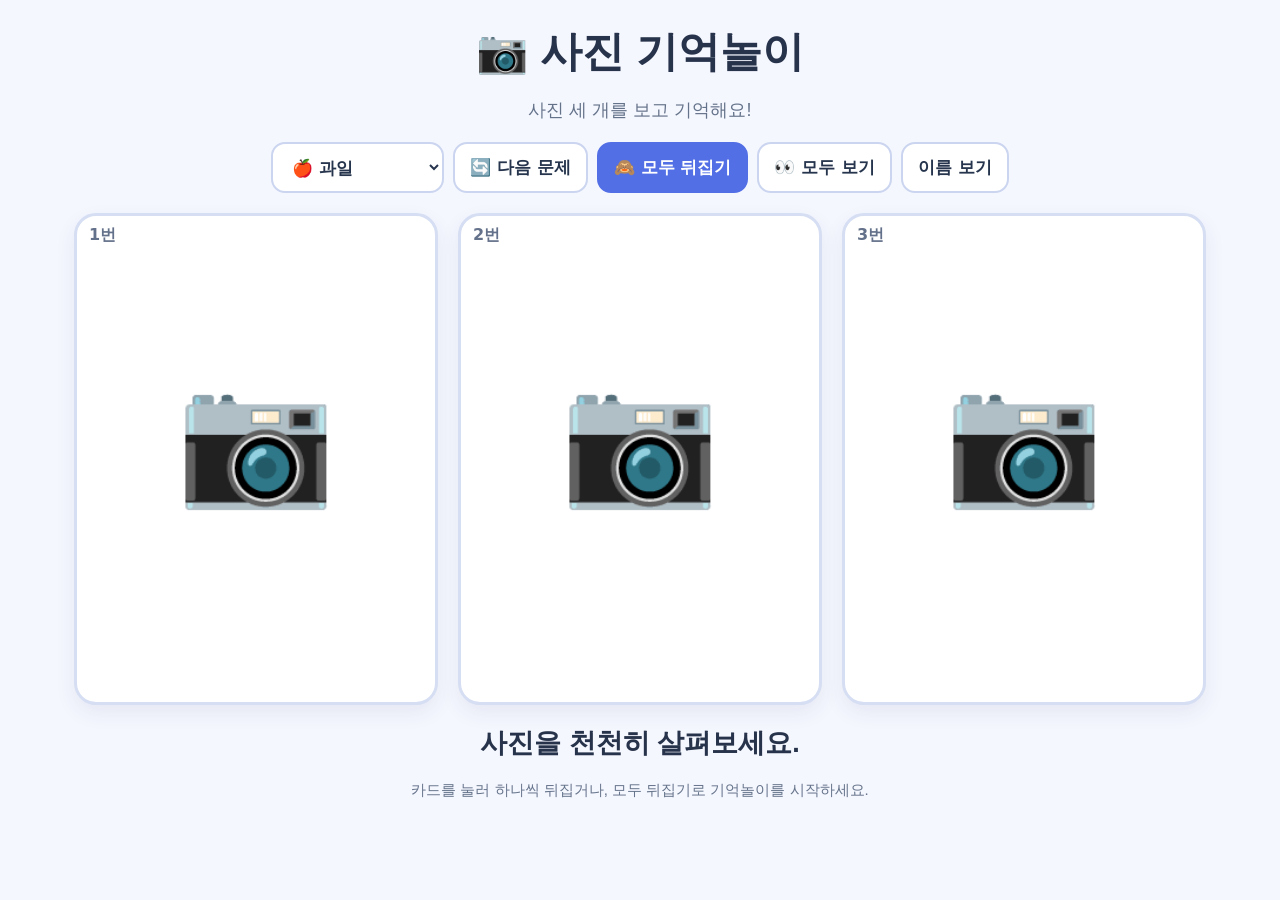
==== commit 2b54e991: "Fix vehicles category stuck loading; show vehicle cards immediately with image and emoji fallback" ====
--- a/index.html
+++ b/index.html
@@ -1,6 +1,5 @@
 <!doctype html><html lang="ko"><head><meta charset="utf-8"><meta name="viewport" content="width=device-width,initial-scale=1"><title>사진 기억놀이</title><style>
 *{box-sizing:border-box}body{margin:0;background:#f5f7ff;color:#27334a;font-family:-apple-system,BlinkMacSystemFont,"Apple SD Gothic Neo",sans-serif}main{max-width:1160px;margin:auto;padding:14px}h1{text-align:center;font-size:clamp(26px,4vw,42px);margin:10px}.subtitle{text-align:center;color:#65738a;font-size:18px}.tools{display:flex;flex-wrap:wrap;justify-content:center;gap:9px;margin:20px 0}button,select{border:2px solid #cbd5ef;border-radius:14px;background:white;color:#26354d;font:700 17px system-ui;padding:12px 15px;cursor:pointer}.primary{background:#526fe5;color:white;border-color:#526fe5}.cards{display:grid;grid-template-columns:repeat(3,minmax(0,1fr));gap:clamp(8px,2vw,20px)}.card{aspect-ratio:.74;min-height:175px;padding:0;border:0;background:transparent;perspective:1000px;touch-action:manipulation}.inner{position:relative;display:block;width:100%;height:100%;transform-style:preserve-3d;transition:transform .65s ease}.card.flipped .inner{transform:rotateY(180deg)}.face{position:absolute;inset:0;backface-visibility:hidden;border:3px solid #d5def2;border-radius:22px;background:white;display:flex;align-items:center;justify-content:center;flex-direction:column;overflow:hidden;box-shadow:0 8px 20px #27395914}.back{transform:rotateY(180deg);background:linear-gradient(135deg,#dce6ff,#f0e8ff);border-color:#b4c2ef}.face img{width:95%;height:82%;object-fit:contain}.number{position:absolute;top:9px;left:12px;font-size:16px;font-weight:800;color:#64718a}.name{font-size:clamp(17px,2.8vw,28px);font-weight:800}.question{font-size:clamp(85px,15vw,165px);font-weight:900;color:#768bda}#status{text-align:center;min-height:35px;margin:20px;font-size:clamp(19px,3vw,27px);font-weight:800}.note{text-align:center;color:#67758c;font-size:15px}body.noNames .name{visibility:hidden}@media(max-width:600px){main{padding:9px}.tools button,.tools select{font-size:14px;padding:10px}.face{border-radius:13px;border-width:2px}.number{font-size:12px;top:7px;left:7px}.name{font-size:16px}}
 </style></head><body class="noNames"><main><h1>📷 사진 기억놀이</h1><p class="subtitle">사진 세 개를 보고 기억해요!</p><div class="tools"><select id="category"><option value="fruit">🍎 과일</option><option value="veg">🥕 채소·식재료</option><option value="animal">🐘 동물</option><option value="vehicle">🚌 탈것</option><option value="all">🎲 모두 섞기</option></select><button id="new">🔄 다음 문제</button><button id="hide" class="primary">🙈 모두 뒤집기</button><button id="show">👀 모두 보기</button><button id="names">이름 보기</button></div><div class="cards" id="cards"><button class="card" type="button"><span class="inner"><span class="face"><span class="number">1번</span><img src="photo_01.jpg" alt="복숭아"><span class="name">복숭아</span></span><span class="face back"><span class="number">1번</span><span class="question">?</span></span></span></button><button class="card" type="button"><span class="inner"><span class="face"><span class="number">2번</span><img src="photo_02.jpg" alt="바나나"><span class="name">바나나</span></span><span class="face back"><span class="number">2번</span><span class="question">?</span></span></span></button><button class="card" type="button"><span class="inner"><span class="face"><span class="number">3번</span><img src="photo_03.jpg" alt="사과"><span class="name">사과</span></span><span class="face back"><span class="number">3번</span><span class="question">?</span></span></span></button></div><p id="status">사진을 천천히 살펴보세요.</p><p class="note">카드를 눌러 하나씩 뒤집거나, 모두 뒤집기로 기억놀이를 시작하세요.</p></main><script>
-const animals=[{"name":"강아지","tag":"dog","src":"https://images.unsplash.com/photo-1552053831-71594a27632d?w=650&fit=crop&auto=format","group":"animal"},{"name":"고양이","tag":"cat","src":"https://images.unsplash.com/photo-1573865526739-10659fec78a5?w=650&fit=crop&auto=format","group":"animal"},{"name":"토끼","tag":"rabbit","src":"https://images.unsplash.com/photo-1585110396000-c9ffd4e4b308?w=650&fit=crop&auto=format","group":"animal"},{"name":"사자","tag":"lion","src":"https://images.unsplash.com/photo-1546182990-dffeafbe841d?w=650&fit=crop&auto=format","group":"animal"},{"name":"코끼리","tag":"elephant","src":"https://images.unsplash.com/photo-1564760055775-d63b17a55c44?w=650&fit=crop&auto=format","group":"animal"},{"name":"기린","tag":"giraffe","src":"https://images.unsplash.com/photo-1547721064-da6cfb341d50?w=650&fit=crop&auto=format","group":"animal"},{"name":"호랑이","tag":"tiger","src":"https://images.unsplash.com/photo-1561731216-c3a4d99437d5?w=650&fit=crop&auto=format","group":"animal"},{"name":"얼룩말","tag":"zebra","src":"https://images.unsplash.com/photo-1526095179574-86e545346ae6?w=650&fit=crop&auto=format","group":"animal"}];const extras=[{"name":"판다","tag":"panda","group":"animal","src":"https://loremflickr.com/640/640/panda?lock=1000"},{"name":"펭귄","tag":"penguin","group":"animal","src":"https://loremflickr.com/640/640/penguin?lock=1001"},{"name":"돌고래","tag":"dolphin","group":"animal","src":"https://loremflickr.com/640/640/dolphin?lock=1002"},{"name":"하마","tag":"hippopotamus","group":"animal","src":"https://loremflickr.com/640/640/hippopotamus?lock=1003"},{"name":"코뿔소","tag":"rhinoceros","group":"animal","src":"https://loremflickr.com/640/640/rhinoceros?lock=1004"},{"name":"캥거루","tag":"kangaroo","group":"animal","src":"https://loremflickr.com/640/640/kangaroo?lock=1005"},{"name":"여우","tag":"fox","group":"animal","src":"https://loremflickr.com/640/640/fox?lock=1006"},{"name":"곰","tag":"bear","group":"animal","src":"https://loremflickr.com/640/640/bear?lock=1007"},{"name":"거북이","tag":"turtle","group":"animal","src":"https://loremflickr.com/640/640/turtle?lock=1008"},{"name":"말","tag":"horse","group":"animal","src":"https://loremflickr.com/640/640/horse?lock=1009"},{"name":"양","tag":"sheep","group":"animal","src":"https://loremflickr.com/640/640/sheep?lock=1010"},{"name":"오리","tag":"duck","group":"animal","src":"https://loremflickr.com/640/640/duck?lock=1011"},{"name":"돼지","tag":"pig","group":"animal","src":"https://loremflickr.com/640/640/pig?lock=1012"},{"name":"소","tag":"cow","group":"animal","src":"https://loremflickr.com/640/640/cow?lock=1013"},{"name":"닭","tag":"chicken","group":"animal","src":"https://loremflickr.com/640/640/chicken?lock=1014"},{"name":"원숭이","tag":"monkey","group":"animal","src":"https://loremflickr.com/640/640/monkey?lock=1015"},{"name":"수박","tag":"watermelon","group":"fruit","src":"https://loremflickr.com/640/640/watermelon?lock=1016"},{"name":"포도","tag":"grapes","group":"fruit","src":"https://loremflickr.com/640/640/grapes?lock=1017"},{"name":"파인애플","tag":"pineapple","group":"fruit","src":"https://loremflickr.com/640/640/pineapple?lock=1018"},{"name":"망고","tag":"mango","group":"fruit","src":"https://loremflickr.com/640/640/mango?lock=1019"},{"name":"키위","tag":"kiwi","group":"fruit","src":"https://loremflickr.com/640/640/kiwi?lock=1020"},{"name":"체리","tag":"cherry","group":"fruit","src":"https://loremflickr.com/640/640/cherry?lock=1021"},{"name":"블루베리","tag":"blueberries","group":"fruit","src":"https://loremflickr.com/640/640/blueberries?lock=1022"},{"name":"자두","tag":"plum","group":"fruit","src":"https://loremflickr.com/640/640/plum?lock=1023"},{"name":"멜론","tag":"melon","group":"fruit","src":"https://loremflickr.com/640/640/melon?lock=1024"},{"name":"귤","tag":"tangerine","group":"fruit","src":"https://loremflickr.com/640/640/tangerine?lock=1025"},{"name":"가지","tag":"eggplant","group":"veg","src":"https://loremflickr.com/640/640/eggplant?lock=1026"},{"name":"양배추","tag":"cabbage","group":"veg","src":"https://loremflickr.com/640/640/cabbage?lock=1027"},{"name":"버섯","tag":"mushroom","group":"veg","src":"https://loremflickr.com/640/640/mushroom?lock=1028"},{"name":"호박","tag":"pumpkin","group":"veg","src":"https://loremflickr.com/640/640/pumpkin?lock=1029"},{"name":"마늘","tag":"garlic","group":"veg","src":"https://loremflickr.com/640/640/garlic?lock=1030"},{"name":"고구마","tag":"sweet-potato","group":"veg","src":"https://loremflickr.com/640/640/sweet-potato?lock=1031"},{"name":"무","tag":"radish","group":"veg","src":"https://loremflickr.com/640/640/radish?lock=1032"},{"name":"시금치","tag":"spinach","group":"veg","src":"https://loremflickr.com/640/640/spinach?lock=1033"},{"name":"완두콩","tag":"peas","group":"veg","src":"https://loremflickr.com/640/640/peas?lock=1034"},{"name":"아스파라거스","tag":"asparagus","group":"veg","src":"https://loremflickr.com/640/640/asparagus?lock=1035"},{"name":"버스","tag":"bus","group":"vehicle","src":"https://loremflickr.com/640/640/bus?lock=1036"},{"name":"자동차","tag":"car","group":"vehicle","src":"https://loremflickr.com/640/640/car?lock=1037"},{"name":"기차","tag":"train","group":"vehicle","src":"https://loremflickr.com/640/640/train?lock=1038"},{"name":"비행기","tag":"airplane","group":"vehicle","src":"https://loremflickr.com/640/640/airplane?lock=1039"},{"name":"배","tag":"ship","group":"vehicle","src":"https://loremflickr.com/640/640/ship?lock=1040"},{"name":"소방차","tag":"fire-truck","group":"vehicle","src":"https://loremflickr.com/640/640/fire-truck?lock=1041"},{"name":"경찰차","tag":"police-car","group":"vehicle","src":"https://loremflickr.com/640/640/police-car?lock=1042"},{"name":"구급차","tag":"ambulance","group":"vehicle","src":"https://loremflickr.com/640/640/ambulance?lock=1043"},{"name":"굴착기","tag":"excavator","group":"vehicle","src":"https://loremflickr.com/640/640/excavator?lock=1044"},{"name":"트럭","tag":"truck","group":"vehicle","src":"https://loremflickr.com/640/640/truck?lock=1045"},{"name":"자전거","tag":"bicycle","group":"vehicle","src":"https://loremflickr.com/640/640/bicycle?lock=1046"},{"name":"오토바이","tag":"motorcycle","group":"vehicle","src":"https://loremflickr.com/640/640/motorcycle?lock=1047"},{"name":"헬리콥터","tag":"helicopter","group":"vehicle","src":"https://loremflickr.com/640/640/helicopter?lock=1048"},{"name":"지하철","tag":"subway-train","group":"vehicle","src":"https://loremflickr.com/640/640/subway-train?lock=1049"},{"name":"트랙터","tag":"tractor","group":"vehicle","src":"https://loremflickr.com/640/640/tractor?lock=1050"},{"name":"스쿨버스","tag":"school-bus","group":"vehicle","src":"https://loremflickr.com/640/640/school-bus?lock=1051"}];let requestId=0;const items=[{"name":"복숭아","src":"photo_01.jpg","group":"fruit"},{"name":"바나나","src":"photo_02.jpg","group":"fruit"},{"name":"사과","src":"photo_03.jpg","group":"fruit"},{"name":"오렌지","src":"photo_04.jpg","group":"fruit"},{"name":"딸기","src":"photo_05.jpg","group":"fruit"},{"name":"배","src":"photo_06.jpg","group":"fruit"},{"name":"피망","src":"photo_07.jpg","group":"veg"},{"name":"레몬","src":"photo_08.jpg","group":"fruit"},{"name":"당근","src":"photo_09.jpg","group":"veg"},{"name":"옥수수","src":"photo_10.jpg","group":"veg"},{"name":"토마토","src":"photo_11.jpg","group":"veg"},{"name":"오이","src":"photo_12.jpg","group":"veg"},{"name":"양파","src":"photo_13.jpg","group":"veg"},{"name":"감자","src":"photo_14.jpg","group":"veg"},{"name":"토마토 단면","src":"photo_15.jpg","group":"veg"},{"name":"상추","src":"photo_16.jpg","group":"veg"},{"name":"파프리카","src":"photo_17.jpg","group":"veg"},{"name":"당근 한 개","src":"photo_18.jpg","group":"veg"},{"name":"브로콜리","src":"photo_19.jpg","group":"veg"},{"name":"감자 여러 개","src":"photo_20.jpg","group":"veg"}];const cards=Array.from(document.querySelectorAll('.card'));const status=document.getElementById('status');function shuffle(a){a=a.slice();for(let i=a.length-1;i>0;i--){let j=Math.floor(Math.random()*(i+1));[a[i],a[j]]=[a[j],a[i]]}return a}const photoCache=new Map();function checkPhoto(src){if(photoCache.has(src))return photoCache.get(src);const p=new Promise(resolve=>{const im=new Image();let done=false;const finish=v=>{if(done)return;done=true;clearTimeout(timer);resolve(v)};const timer=setTimeout(()=>finish(false),4500);im.onload=()=>finish(im.naturalWidth>80);im.onerror=()=>finish(false);im.src=src});photoCache.set(src,p);return p}
-async function next(){const id=++requestId;const group=document.getElementById('category').value;const pool=shuffle([...items,...animals,...extras].filter(x=>group==='all'||x.group===group));status.textContent='사진을 준비하고 있어요…';const candidates=pool.slice(0,Math.min(pool.length,22));const checks=await Promise.all(candidates.map(async item=>({item,ok:await checkPhoto(item.src)})));if(id!==requestId)return;let valid=checks.filter(x=>x.ok).map(x=>x.item);if(valid.length<3){const rest=pool.slice(candidates.length);const more=await Promise.all(rest.map(async item=>({item,ok:await checkPhoto(item.src)})));if(id!==requestId)return;valid=valid.concat(more.filter(x=>x.ok).map(x=>x.item))}if(valid.length<3){status.textContent='사진을 불러올 수 없어요. 인터넷 연결을 확인한 뒤 다시 눌러 주세요.';return}shuffle(valid).slice(0,3).forEach((item,i)=>{const card=cards[i];card.classList.remove('flipped');const img=card.querySelector('img');img.onerror=()=>{status.textContent='일부 사진이 연결되지 않았어요. 다음 문제를 눌러 주세요.'};img.src=item.src;img.alt=item.name;card.querySelector('.name').textContent=item.name});status.textContent='사진을 천천히 살펴보세요.'}function allFlip(v){cards.forEach(c=>c.classList.toggle('flipped',v));status.textContent=v?'어디에 어떤 사진이 있었을까요?':'잘했어! 최고야! ⭐'}cards.forEach(c=>c.addEventListener('click',()=>{c.classList.toggle('flipped');status.textContent=c.classList.contains('flipped')?'무엇이 숨어 있을까요?':'잘했어! 최고야! ⭐'}));document.getElementById('new').onclick=next;document.getElementById('hide').onclick=()=>allFlip(true);document.getElementById('show').onclick=()=>allFlip(false);document.getElementById('category').onchange=next;document.getElementById('names').onclick=function(){document.body.classList.toggle('noNames');this.textContent=document.body.classList.contains('noNames')?'이름 보기':'이름 숨기기'};next();
+const animals=[{"name":"강아지","tag":"dog","src":"https://images.unsplash.com/photo-1552053831-71594a27632d?w=650&fit=crop&auto=format","group":"animal"},{"name":"고양이","tag":"cat","src":"https://images.unsplash.com/photo-1573865526739-10659fec78a5?w=650&fit=crop&auto=format","group":"animal"},{"name":"토끼","tag":"rabbit","src":"https://images.unsplash.com/photo-1585110396000-c9ffd4e4b308?w=650&fit=crop&auto=format","group":"animal"},{"name":"사자","tag":"lion","src":"https://images.unsplash.com/photo-1546182990-dffeafbe841d?w=650&fit=crop&auto=format","group":"animal"},{"name":"코끼리","tag":"elephant","src":"https://images.unsplash.com/photo-1564760055775-d63b17a55c44?w=650&fit=crop&auto=format","group":"animal"},{"name":"기린","tag":"giraffe","src":"https://images.unsplash.com/photo-1547721064-da6cfb341d50?w=650&fit=crop&auto=format","group":"animal"},{"name":"호랑이","tag":"tiger","src":"https://images.unsplash.com/photo-1561731216-c3a4d99437d5?w=650&fit=crop&auto=format","group":"animal"},{"name":"얼룩말","tag":"zebra","src":"https://images.unsplash.com/photo-1526095179574-86e545346ae6?w=650&fit=crop&auto=format","group":"animal"}];const extras=[{"name":"판다","tag":"panda","group":"animal","src":"https://loremflickr.com/640/640/panda?lock=1000"},{"name":"펭귄","tag":"penguin","group":"animal","src":"https://loremflickr.com/640/640/penguin?lock=1001"},{"name":"돌고래","tag":"dolphin","group":"animal","src":"https://loremflickr.com/640/640/dolphin?lock=1002"},{"name":"하마","tag":"hippopotamus","group":"animal","src":"https://loremflickr.com/640/640/hippopotamus?lock=1003"},{"name":"코뿔소","tag":"rhinoceros","group":"animal","src":"https://loremflickr.com/640/640/rhinoceros?lock=1004"},{"name":"캥거루","tag":"kangaroo","group":"animal","src":"https://loremflickr.com/640/640/kangaroo?lock=1005"},{"name":"여우","tag":"fox","group":"animal","src":"https://loremflickr.com/640/640/fox?lock=1006"},{"name":"곰","tag":"bear","group":"animal","src":"https://loremflickr.com/640/640/bear?lock=1007"},{"name":"거북이","tag":"turtle","group":"animal","src":"https://loremflickr.com/640/640/turtle?lock=1008"},{"name":"말","tag":"horse","group":"animal","src":"https://loremflickr.com/640/640/horse?lock=1009"},{"name":"양","tag":"sheep","group":"animal","src":"https://loremflickr.com/640/640/sheep?lock=1010"},{"name":"오리","tag":"duck","group":"animal","src":"https://loremflickr.com/640/640/duck?lock=1011"},{"name":"돼지","tag":"pig","group":"animal","src":"https://loremflickr.com/640/640/pig?lock=1012"},{"name":"소","tag":"cow","group":"animal","src":"https://loremflickr.com/640/640/cow?lock=1013"},{"name":"닭","tag":"chicken","group":"animal","src":"https://loremflickr.com/640/640/chicken?lock=1014"},{"name":"원숭이","tag":"monkey","group":"animal","src":"https://loremflickr.com/640/640/monkey?lock=1015"},{"name":"수박","tag":"watermelon","group":"fruit","src":"https://loremflickr.com/640/640/watermelon?lock=1016"},{"name":"포도","tag":"grapes","group":"fruit","src":"https://loremflickr.com/640/640/grapes?lock=1017"},{"name":"파인애플","tag":"pineapple","group":"fruit","src":"https://loremflickr.com/640/640/pineapple?lock=1018"},{"name":"망고","tag":"mango","group":"fruit","src":"https://loremflickr.com/640/640/mango?lock=1019"},{"name":"키위","tag":"kiwi","group":"fruit","src":"https://loremflickr.com/640/640/kiwi?lock=1020"},{"name":"체리","tag":"cherry","group":"fruit","src":"https://loremflickr.com/640/640/cherry?lock=1021"},{"name":"블루베리","tag":"blueberries","group":"fruit","src":"https://loremflickr.com/640/640/blueberries?lock=1022"},{"name":"자두","tag":"plum","group":"fruit","src":"https://loremflickr.com/640/640/plum?lock=1023"},{"name":"멜론","tag":"melon","group":"fruit","src":"https://loremflickr.com/640/640/melon?lock=1024"},{"name":"귤","tag":"tangerine","group":"fruit","src":"https://loremflickr.com/640/640/tangerine?lock=1025"},{"name":"가지","tag":"eggplant","group":"veg","src":"https://loremflickr.com/640/640/eggplant?lock=1026"},{"name":"양배추","tag":"cabbage","group":"veg","src":"https://loremflickr.com/640/640/cabbage?lock=1027"},{"name":"버섯","tag":"mushroom","group":"veg","src":"https://loremflickr.com/640/640/mushroom?lock=1028"},{"name":"호박","tag":"pumpkin","group":"veg","src":"https://loremflickr.com/640/640/pumpkin?lock=1029"},{"name":"마늘","tag":"garlic","group":"veg","src":"https://loremflickr.com/640/640/garlic?lock=1030"},{"name":"고구마","tag":"sweet-potato","group":"veg","src":"https://loremflickr.com/640/640/sweet-potato?lock=1031"},{"name":"무","tag":"radish","group":"veg","src":"https://loremflickr.com/640/640/radish?lock=1032"},{"name":"시금치","tag":"spinach","group":"veg","src":"https://loremflickr.com/640/640/spinach?lock=1033"},{"name":"완두콩","tag":"peas","group":"veg","src":"https://loremflickr.com/640/640/peas?lock=1034"},{"name":"아스파라거스","tag":"asparagus","group":"veg","src":"https://loremflickr.com/640/640/asparagus?lock=1035"},{"name":"버스","tag":"bus","group":"vehicle","src":"https://loremflickr.com/640/640/bus?lock=1036"},{"name":"자동차","tag":"car","group":"vehicle","src":"https://loremflickr.com/640/640/car?lock=1037"},{"name":"기차","tag":"train","group":"vehicle","src":"https://loremflickr.com/640/640/train?lock=1038"},{"name":"비행기","tag":"airplane","group":"vehicle","src":"https://loremflickr.com/640/640/airplane?lock=1039"},{"name":"배","tag":"ship","group":"vehicle","src":"https://loremflickr.com/640/640/ship?lock=1040"},{"name":"소방차","tag":"fire-truck","group":"vehicle","src":"https://loremflickr.com/640/640/fire-truck?lock=1041"},{"name":"경찰차","tag":"police-car","group":"vehicle","src":"https://loremflickr.com/640/640/police-car?lock=1042"},{"name":"구급차","tag":"ambulance","group":"vehicle","src":"https://loremflickr.com/640/640/ambulance?lock=1043"},{"name":"굴착기","tag":"excavator","group":"vehicle","src":"https://loremflickr.com/640/640/excavator?lock=1044"},{"name":"트럭","tag":"truck","group":"vehicle","src":"https://loremflickr.com/640/640/truck?lock=1045"},{"name":"자전거","tag":"bicycle","group":"vehicle","src":"https://loremflickr.com/640/640/bicycle?lock=1046"},{"name":"오토바이","tag":"motorcycle","group":"vehicle","src":"https://loremflickr.com/640/640/motorcycle?lock=1047"},{"name":"헬리콥터","tag":"helicopter","group":"vehicle","src":"https://loremflickr.com/640/640/helicopter?lock=1048"},{"name":"지하철","tag":"subway-train","group":"vehicle","src":"https://loremflickr.com/640/640/subway-train?lock=1049"},{"name":"트랙터","tag":"tractor","group":"vehicle","src":"https://loremflickr.com/640/640/tractor?lock=1050"},{"name":"스쿨버스","tag":"school-bus","group":"vehicle","src":"https://loremflickr.com/640/640/school-bus?lock=1051"}];let requestId=0;const items=[{"name":"복숭아","src":"photo_01.jpg","group":"fruit"},{"name":"바나나","src":"photo_02.jpg","group":"fruit"},{"name":"사과","src":"photo_03.jpg","group":"fruit"},{"name":"오렌지","src":"photo_04.jpg","group":"fruit"},{"name":"딸기","src":"photo_05.jpg","group":"fruit"},{"name":"배","src":"photo_06.jpg","group":"fruit"},{"name":"피망","src":"photo_07.jpg","group":"veg"},{"name":"레몬","src":"photo_08.jpg","group":"fruit"},{"name":"당근","src":"photo_09.jpg","group":"veg"},{"name":"옥수수","src":"photo_10.jpg","group":"veg"},{"name":"토마토","src":"photo_11.jpg","group":"veg"},{"name":"오이","src":"photo_12.jpg","group":"veg"},{"name":"양파","src":"photo_13.jpg","group":"veg"},{"name":"감자","src":"photo_14.jpg","group":"veg"},{"name":"토마토 단면","src":"photo_15.jpg","group":"veg"},{"name":"상추","src":"photo_16.jpg","group":"veg"},{"name":"파프리카","src":"photo_17.jpg","group":"veg"},{"name":"당근 한 개","src":"photo_18.jpg","group":"veg"},{"name":"브로콜리","src":"photo_19.jpg","group":"veg"},{"name":"감자 여러 개","src":"photo_20.jpg","group":"veg"}];const cards=Array.from(document.querySelectorAll('.card'));const status=document.getElementById('status');function shuffle(a){a=a.slice();for(let i=a.length-1;i>0;i--){let j=Math.floor(Math.random()*(i+1));[a[i],a[j]]=[a[j],a[i]]}return a}const symbols={"버스":"🚌","자동차":"🚗","기차":"🚆","비행기":"✈️","배":"🚢","소방차":"🚒","경찰차":"🚓","구급차":"🚑","굴착기":"🚜","트럭":"🚚","자전거":"🚲","오토바이":"🏍️","헬리콥터":"🚁","지하철":"🚇","트랙터":"🚜","스쿨버스":"🚌"};const vehicleImages={"버스":"https://images.unsplash.com/photo-1544620347-c4fd4a3d5957?w=700","자동차":"https://images.unsplash.com/photo-1493238792000-8113da705763?w=700","기차":"https://images.unsplash.com/photo-1474487548417-781cb71495f3?w=700","비행기":"https://images.unsplash.com/photo-1436491865332-7a61a109cc05?w=700","배":"https://images.unsplash.com/photo-1500534623283-312aade485b7?w=700","자전거":"https://images.unsplash.com/photo-1485965120184-e220f721d03e?w=700","오토바이":"https://images.unsplash.com/photo-1558981806-ec527fa84c39?w=700","트럭":"https://images.unsplash.com/photo-1601584115197-04ecc0da31d7?w=700"};function next(){++requestId;const group=document.getElementById('category').value;const pool=shuffle([...items,...animals,...extras].filter(x=>group==='all'||x.group===group));const picked=pool.slice(0,3);picked.forEach((item,i)=>{const card=cards[i];card.classList.remove('flipped');const face=card.querySelector('.face');let img=face.querySelector('img');if(!img){img=document.createElement('img');face.insertBefore(img,face.querySelector('.name'))}const symbol=symbols[item.name]||'📷';let placeholder=face.querySelector('.photo-placeholder');if(!placeholder){placeholder=document.createElement('span');placeholder.className='photo-placeholder';placeholder.style.cssText='display:none;font-size:clamp(55px,10vw,130px);align-items:center;justify-content:center;height:82%';face.insertBefore(placeholder,img)}placeholder.textContent=symbol;placeholder.style.display='none';img.style.display='block';const src=item.group==='vehicle'?(vehicleImages[item.name]||item.src):item.src;img.onerror=()=>{img.style.display='none';placeholder.style.display='flex'};img.onload=()=>{img.style.display='block';placeholder.style.display='none'};img.src=src;img.alt=item.name;card.querySelector('.name').textContent=item.name});status.textContent='사진을 천천히 살펴보세요.'}function allFlip(v){cards.forEach(c=>c.classList.toggle('flipped',v));status.textContent=v?'어디에 어떤 사진이 있었을까요?':'잘했어! 최고야! ⭐'}cards.forEach(c=>c.addEventListener('click',()=>{c.classList.toggle('flipped');status.textContent=c.classList.contains('flipped')?'무엇이 숨어 있을까요?':'잘했어! 최고야! ⭐'}));document.getElementById('new').onclick=next;document.getElementById('hide').onclick=()=>allFlip(true);document.getElementById('show').onclick=()=>allFlip(false);document.getElementById('category').onchange=next;document.getElementById('names').onclick=function(){document.body.classList.toggle('noNames');this.textContent=document.body.classList.contains('noNames')?'이름 보기':'이름 숨기기'};next();
 </script></body></html>
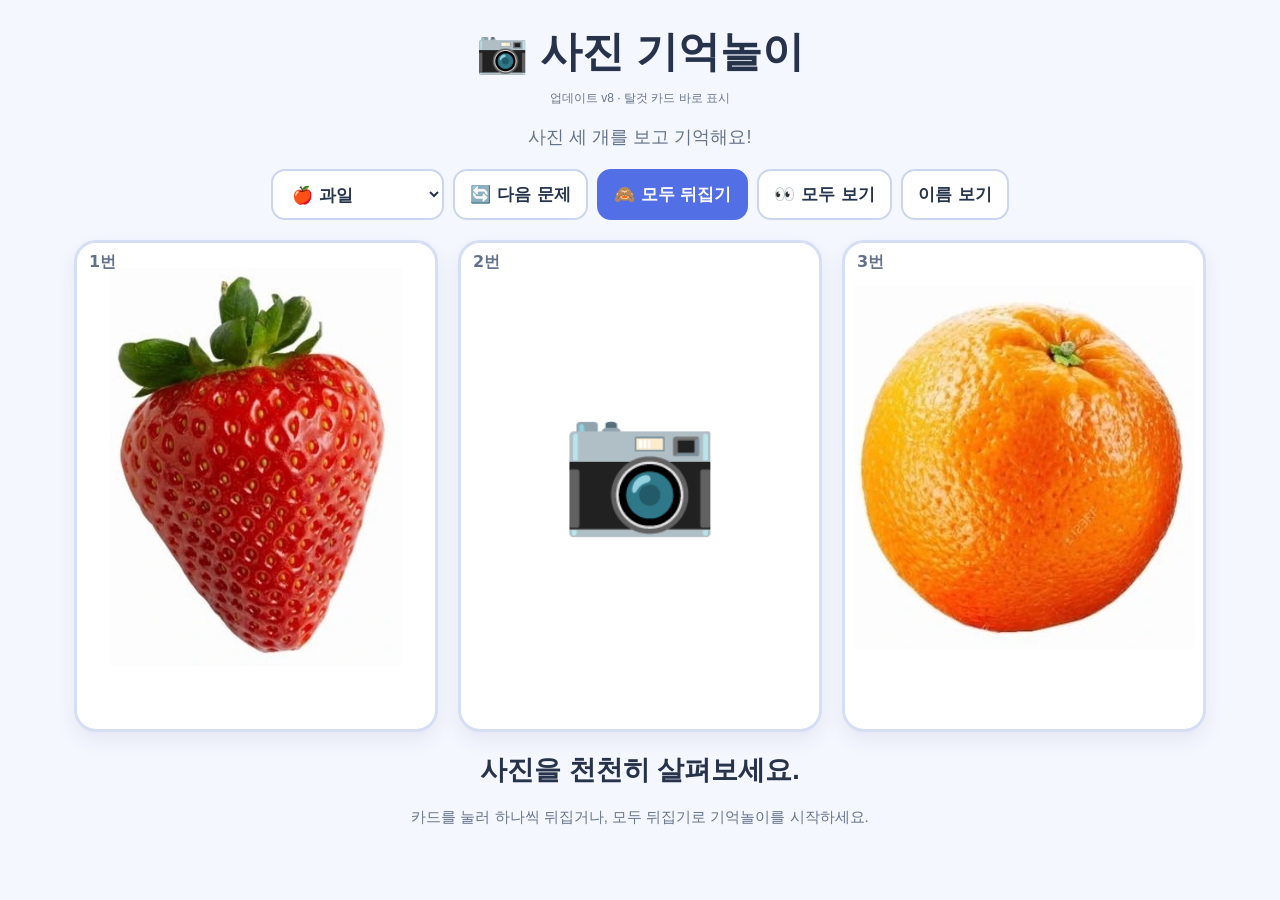
==== commit ef2983db: "Add visible version marker and cache-control hints to diagnose stale Safari pages" ====
--- a/index.html
+++ b/index.html
@@ -1,5 +1,5 @@
-<!doctype html><html lang="ko"><head><meta charset="utf-8"><meta name="viewport" content="width=device-width,initial-scale=1"><title>사진 기억놀이</title><style>
+<!doctype html><html lang="ko"><head><meta charset="utf-8"><meta http-equiv="Cache-Control" content="no-cache, no-store, must-revalidate"><meta http-equiv="Pragma" content="no-cache"><meta name="viewport" content="width=device-width,initial-scale=1"><title>사진 기억놀이</title><style>
 *{box-sizing:border-box}body{margin:0;background:#f5f7ff;color:#27334a;font-family:-apple-system,BlinkMacSystemFont,"Apple SD Gothic Neo",sans-serif}main{max-width:1160px;margin:auto;padding:14px}h1{text-align:center;font-size:clamp(26px,4vw,42px);margin:10px}.subtitle{text-align:center;color:#65738a;font-size:18px}.tools{display:flex;flex-wrap:wrap;justify-content:center;gap:9px;margin:20px 0}button,select{border:2px solid #cbd5ef;border-radius:14px;background:white;color:#26354d;font:700 17px system-ui;padding:12px 15px;cursor:pointer}.primary{background:#526fe5;color:white;border-color:#526fe5}.cards{display:grid;grid-template-columns:repeat(3,minmax(0,1fr));gap:clamp(8px,2vw,20px)}.card{aspect-ratio:.74;min-height:175px;padding:0;border:0;background:transparent;perspective:1000px;touch-action:manipulation}.inner{position:relative;display:block;width:100%;height:100%;transform-style:preserve-3d;transition:transform .65s ease}.card.flipped .inner{transform:rotateY(180deg)}.face{position:absolute;inset:0;backface-visibility:hidden;border:3px solid #d5def2;border-radius:22px;background:white;display:flex;align-items:center;justify-content:center;flex-direction:column;overflow:hidden;box-shadow:0 8px 20px #27395914}.back{transform:rotateY(180deg);background:linear-gradient(135deg,#dce6ff,#f0e8ff);border-color:#b4c2ef}.face img{width:95%;height:82%;object-fit:contain}.number{position:absolute;top:9px;left:12px;font-size:16px;font-weight:800;color:#64718a}.name{font-size:clamp(17px,2.8vw,28px);font-weight:800}.question{font-size:clamp(85px,15vw,165px);font-weight:900;color:#768bda}#status{text-align:center;min-height:35px;margin:20px;font-size:clamp(19px,3vw,27px);font-weight:800}.note{text-align:center;color:#67758c;font-size:15px}body.noNames .name{visibility:hidden}@media(max-width:600px){main{padding:9px}.tools button,.tools select{font-size:14px;padding:10px}.face{border-radius:13px;border-width:2px}.number{font-size:12px;top:7px;left:7px}.name{font-size:16px}}
-</style></head><body class="noNames"><main><h1>📷 사진 기억놀이</h1><p class="subtitle">사진 세 개를 보고 기억해요!</p><div class="tools"><select id="category"><option value="fruit">🍎 과일</option><option value="veg">🥕 채소·식재료</option><option value="animal">🐘 동물</option><option value="vehicle">🚌 탈것</option><option value="all">🎲 모두 섞기</option></select><button id="new">🔄 다음 문제</button><button id="hide" class="primary">🙈 모두 뒤집기</button><button id="show">👀 모두 보기</button><button id="names">이름 보기</button></div><div class="cards" id="cards"><button class="card" type="button"><span class="inner"><span class="face"><span class="number">1번</span><img src="photo_01.jpg" alt="복숭아"><span class="name">복숭아</span></span><span class="face back"><span class="number">1번</span><span class="question">?</span></span></span></button><button class="card" type="button"><span class="inner"><span class="face"><span class="number">2번</span><img src="photo_02.jpg" alt="바나나"><span class="name">바나나</span></span><span class="face back"><span class="number">2번</span><span class="question">?</span></span></span></button><button class="card" type="button"><span class="inner"><span class="face"><span class="number">3번</span><img src="photo_03.jpg" alt="사과"><span class="name">사과</span></span><span class="face back"><span class="number">3번</span><span class="question">?</span></span></span></button></div><p id="status">사진을 천천히 살펴보세요.</p><p class="note">카드를 눌러 하나씩 뒤집거나, 모두 뒤집기로 기억놀이를 시작하세요.</p></main><script>
+</style></head><body class="noNames"><main><h1>📷 사진 기억놀이</h1><p style="text-align:center;color:#69758b;font-size:12px;margin:0">업데이트 v8 · 탈것 카드 바로 표시</p><p class="subtitle">사진 세 개를 보고 기억해요!</p><div class="tools"><select id="category"><option value="fruit">🍎 과일</option><option value="veg">🥕 채소·식재료</option><option value="animal">🐘 동물</option><option value="vehicle">🚌 탈것</option><option value="all">🎲 모두 섞기</option></select><button id="new">🔄 다음 문제</button><button id="hide" class="primary">🙈 모두 뒤집기</button><button id="show">👀 모두 보기</button><button id="names">이름 보기</button></div><div class="cards" id="cards"><button class="card" type="button"><span class="inner"><span class="face"><span class="number">1번</span><img src="photo_01.jpg" alt="복숭아"><span class="name">복숭아</span></span><span class="face back"><span class="number">1번</span><span class="question">?</span></span></span></button><button class="card" type="button"><span class="inner"><span class="face"><span class="number">2번</span><img src="photo_02.jpg" alt="바나나"><span class="name">바나나</span></span><span class="face back"><span class="number">2번</span><span class="question">?</span></span></span></button><button class="card" type="button"><span class="inner"><span class="face"><span class="number">3번</span><img src="photo_03.jpg" alt="사과"><span class="name">사과</span></span><span class="face back"><span class="number">3번</span><span class="question">?</span></span></span></button></div><p id="status">사진을 천천히 살펴보세요.</p><p class="note">카드를 눌러 하나씩 뒤집거나, 모두 뒤집기로 기억놀이를 시작하세요.</p></main><script>
 const animals=[{"name":"강아지","tag":"dog","src":"https://images.unsplash.com/photo-1552053831-71594a27632d?w=650&fit=crop&auto=format","group":"animal"},{"name":"고양이","tag":"cat","src":"https://images.unsplash.com/photo-1573865526739-10659fec78a5?w=650&fit=crop&auto=format","group":"animal"},{"name":"토끼","tag":"rabbit","src":"https://images.unsplash.com/photo-1585110396000-c9ffd4e4b308?w=650&fit=crop&auto=format","group":"animal"},{"name":"사자","tag":"lion","src":"https://images.unsplash.com/photo-1546182990-dffeafbe841d?w=650&fit=crop&auto=format","group":"animal"},{"name":"코끼리","tag":"elephant","src":"https://images.unsplash.com/photo-1564760055775-d63b17a55c44?w=650&fit=crop&auto=format","group":"animal"},{"name":"기린","tag":"giraffe","src":"https://images.unsplash.com/photo-1547721064-da6cfb341d50?w=650&fit=crop&auto=format","group":"animal"},{"name":"호랑이","tag":"tiger","src":"https://images.unsplash.com/photo-1561731216-c3a4d99437d5?w=650&fit=crop&auto=format","group":"animal"},{"name":"얼룩말","tag":"zebra","src":"https://images.unsplash.com/photo-1526095179574-86e545346ae6?w=650&fit=crop&auto=format","group":"animal"}];const extras=[{"name":"판다","tag":"panda","group":"animal","src":"https://loremflickr.com/640/640/panda?lock=1000"},{"name":"펭귄","tag":"penguin","group":"animal","src":"https://loremflickr.com/640/640/penguin?lock=1001"},{"name":"돌고래","tag":"dolphin","group":"animal","src":"https://loremflickr.com/640/640/dolphin?lock=1002"},{"name":"하마","tag":"hippopotamus","group":"animal","src":"https://loremflickr.com/640/640/hippopotamus?lock=1003"},{"name":"코뿔소","tag":"rhinoceros","group":"animal","src":"https://loremflickr.com/640/640/rhinoceros?lock=1004"},{"name":"캥거루","tag":"kangaroo","group":"animal","src":"https://loremflickr.com/640/640/kangaroo?lock=1005"},{"name":"여우","tag":"fox","group":"animal","src":"https://loremflickr.com/640/640/fox?lock=1006"},{"name":"곰","tag":"bear","group":"animal","src":"https://loremflickr.com/640/640/bear?lock=1007"},{"name":"거북이","tag":"turtle","group":"animal","src":"https://loremflickr.com/640/640/turtle?lock=1008"},{"name":"말","tag":"horse","group":"animal","src":"https://loremflickr.com/640/640/horse?lock=1009"},{"name":"양","tag":"sheep","group":"animal","src":"https://loremflickr.com/640/640/sheep?lock=1010"},{"name":"오리","tag":"duck","group":"animal","src":"https://loremflickr.com/640/640/duck?lock=1011"},{"name":"돼지","tag":"pig","group":"animal","src":"https://loremflickr.com/640/640/pig?lock=1012"},{"name":"소","tag":"cow","group":"animal","src":"https://loremflickr.com/640/640/cow?lock=1013"},{"name":"닭","tag":"chicken","group":"animal","src":"https://loremflickr.com/640/640/chicken?lock=1014"},{"name":"원숭이","tag":"monkey","group":"animal","src":"https://loremflickr.com/640/640/monkey?lock=1015"},{"name":"수박","tag":"watermelon","group":"fruit","src":"https://loremflickr.com/640/640/watermelon?lock=1016"},{"name":"포도","tag":"grapes","group":"fruit","src":"https://loremflickr.com/640/640/grapes?lock=1017"},{"name":"파인애플","tag":"pineapple","group":"fruit","src":"https://loremflickr.com/640/640/pineapple?lock=1018"},{"name":"망고","tag":"mango","group":"fruit","src":"https://loremflickr.com/640/640/mango?lock=1019"},{"name":"키위","tag":"kiwi","group":"fruit","src":"https://loremflickr.com/640/640/kiwi?lock=1020"},{"name":"체리","tag":"cherry","group":"fruit","src":"https://loremflickr.com/640/640/cherry?lock=1021"},{"name":"블루베리","tag":"blueberries","group":"fruit","src":"https://loremflickr.com/640/640/blueberries?lock=1022"},{"name":"자두","tag":"plum","group":"fruit","src":"https://loremflickr.com/640/640/plum?lock=1023"},{"name":"멜론","tag":"melon","group":"fruit","src":"https://loremflickr.com/640/640/melon?lock=1024"},{"name":"귤","tag":"tangerine","group":"fruit","src":"https://loremflickr.com/640/640/tangerine?lock=1025"},{"name":"가지","tag":"eggplant","group":"veg","src":"https://loremflickr.com/640/640/eggplant?lock=1026"},{"name":"양배추","tag":"cabbage","group":"veg","src":"https://loremflickr.com/640/640/cabbage?lock=1027"},{"name":"버섯","tag":"mushroom","group":"veg","src":"https://loremflickr.com/640/640/mushroom?lock=1028"},{"name":"호박","tag":"pumpkin","group":"veg","src":"https://loremflickr.com/640/640/pumpkin?lock=1029"},{"name":"마늘","tag":"garlic","group":"veg","src":"https://loremflickr.com/640/640/garlic?lock=1030"},{"name":"고구마","tag":"sweet-potato","group":"veg","src":"https://loremflickr.com/640/640/sweet-potato?lock=1031"},{"name":"무","tag":"radish","group":"veg","src":"https://loremflickr.com/640/640/radish?lock=1032"},{"name":"시금치","tag":"spinach","group":"veg","src":"https://loremflickr.com/640/640/spinach?lock=1033"},{"name":"완두콩","tag":"peas","group":"veg","src":"https://loremflickr.com/640/640/peas?lock=1034"},{"name":"아스파라거스","tag":"asparagus","group":"veg","src":"https://loremflickr.com/640/640/asparagus?lock=1035"},{"name":"버스","tag":"bus","group":"vehicle","src":"https://loremflickr.com/640/640/bus?lock=1036"},{"name":"자동차","tag":"car","group":"vehicle","src":"https://loremflickr.com/640/640/car?lock=1037"},{"name":"기차","tag":"train","group":"vehicle","src":"https://loremflickr.com/640/640/train?lock=1038"},{"name":"비행기","tag":"airplane","group":"vehicle","src":"https://loremflickr.com/640/640/airplane?lock=1039"},{"name":"배","tag":"ship","group":"vehicle","src":"https://loremflickr.com/640/640/ship?lock=1040"},{"name":"소방차","tag":"fire-truck","group":"vehicle","src":"https://loremflickr.com/640/640/fire-truck?lock=1041"},{"name":"경찰차","tag":"police-car","group":"vehicle","src":"https://loremflickr.com/640/640/police-car?lock=1042"},{"name":"구급차","tag":"ambulance","group":"vehicle","src":"https://loremflickr.com/640/640/ambulance?lock=1043"},{"name":"굴착기","tag":"excavator","group":"vehicle","src":"https://loremflickr.com/640/640/excavator?lock=1044"},{"name":"트럭","tag":"truck","group":"vehicle","src":"https://loremflickr.com/640/640/truck?lock=1045"},{"name":"자전거","tag":"bicycle","group":"vehicle","src":"https://loremflickr.com/640/640/bicycle?lock=1046"},{"name":"오토바이","tag":"motorcycle","group":"vehicle","src":"https://loremflickr.com/640/640/motorcycle?lock=1047"},{"name":"헬리콥터","tag":"helicopter","group":"vehicle","src":"https://loremflickr.com/640/640/helicopter?lock=1048"},{"name":"지하철","tag":"subway-train","group":"vehicle","src":"https://loremflickr.com/640/640/subway-train?lock=1049"},{"name":"트랙터","tag":"tractor","group":"vehicle","src":"https://loremflickr.com/640/640/tractor?lock=1050"},{"name":"스쿨버스","tag":"school-bus","group":"vehicle","src":"https://loremflickr.com/640/640/school-bus?lock=1051"}];let requestId=0;const items=[{"name":"복숭아","src":"photo_01.jpg","group":"fruit"},{"name":"바나나","src":"photo_02.jpg","group":"fruit"},{"name":"사과","src":"photo_03.jpg","group":"fruit"},{"name":"오렌지","src":"photo_04.jpg","group":"fruit"},{"name":"딸기","src":"photo_05.jpg","group":"fruit"},{"name":"배","src":"photo_06.jpg","group":"fruit"},{"name":"피망","src":"photo_07.jpg","group":"veg"},{"name":"레몬","src":"photo_08.jpg","group":"fruit"},{"name":"당근","src":"photo_09.jpg","group":"veg"},{"name":"옥수수","src":"photo_10.jpg","group":"veg"},{"name":"토마토","src":"photo_11.jpg","group":"veg"},{"name":"오이","src":"photo_12.jpg","group":"veg"},{"name":"양파","src":"photo_13.jpg","group":"veg"},{"name":"감자","src":"photo_14.jpg","group":"veg"},{"name":"토마토 단면","src":"photo_15.jpg","group":"veg"},{"name":"상추","src":"photo_16.jpg","group":"veg"},{"name":"파프리카","src":"photo_17.jpg","group":"veg"},{"name":"당근 한 개","src":"photo_18.jpg","group":"veg"},{"name":"브로콜리","src":"photo_19.jpg","group":"veg"},{"name":"감자 여러 개","src":"photo_20.jpg","group":"veg"}];const cards=Array.from(document.querySelectorAll('.card'));const status=document.getElementById('status');function shuffle(a){a=a.slice();for(let i=a.length-1;i>0;i--){let j=Math.floor(Math.random()*(i+1));[a[i],a[j]]=[a[j],a[i]]}return a}const symbols={"버스":"🚌","자동차":"🚗","기차":"🚆","비행기":"✈️","배":"🚢","소방차":"🚒","경찰차":"🚓","구급차":"🚑","굴착기":"🚜","트럭":"🚚","자전거":"🚲","오토바이":"🏍️","헬리콥터":"🚁","지하철":"🚇","트랙터":"🚜","스쿨버스":"🚌"};const vehicleImages={"버스":"https://images.unsplash.com/photo-1544620347-c4fd4a3d5957?w=700","자동차":"https://images.unsplash.com/photo-1493238792000-8113da705763?w=700","기차":"https://images.unsplash.com/photo-1474487548417-781cb71495f3?w=700","비행기":"https://images.unsplash.com/photo-1436491865332-7a61a109cc05?w=700","배":"https://images.unsplash.com/photo-1500534623283-312aade485b7?w=700","자전거":"https://images.unsplash.com/photo-1485965120184-e220f721d03e?w=700","오토바이":"https://images.unsplash.com/photo-1558981806-ec527fa84c39?w=700","트럭":"https://images.unsplash.com/photo-1601584115197-04ecc0da31d7?w=700"};function next(){++requestId;const group=document.getElementById('category').value;const pool=shuffle([...items,...animals,...extras].filter(x=>group==='all'||x.group===group));const picked=pool.slice(0,3);picked.forEach((item,i)=>{const card=cards[i];card.classList.remove('flipped');const face=card.querySelector('.face');let img=face.querySelector('img');if(!img){img=document.createElement('img');face.insertBefore(img,face.querySelector('.name'))}const symbol=symbols[item.name]||'📷';let placeholder=face.querySelector('.photo-placeholder');if(!placeholder){placeholder=document.createElement('span');placeholder.className='photo-placeholder';placeholder.style.cssText='display:none;font-size:clamp(55px,10vw,130px);align-items:center;justify-content:center;height:82%';face.insertBefore(placeholder,img)}placeholder.textContent=symbol;placeholder.style.display='none';img.style.display='block';const src=item.group==='vehicle'?(vehicleImages[item.name]||item.src):item.src;img.onerror=()=>{img.style.display='none';placeholder.style.display='flex'};img.onload=()=>{img.style.display='block';placeholder.style.display='none'};img.src=src;img.alt=item.name;card.querySelector('.name').textContent=item.name});status.textContent='사진을 천천히 살펴보세요.'}function allFlip(v){cards.forEach(c=>c.classList.toggle('flipped',v));status.textContent=v?'어디에 어떤 사진이 있었을까요?':'잘했어! 최고야! ⭐'}cards.forEach(c=>c.addEventListener('click',()=>{c.classList.toggle('flipped');status.textContent=c.classList.contains('flipped')?'무엇이 숨어 있을까요?':'잘했어! 최고야! ⭐'}));document.getElementById('new').onclick=next;document.getElementById('hide').onclick=()=>allFlip(true);document.getElementById('show').onclick=()=>allFlip(false);document.getElementById('category').onchange=next;document.getElementById('names').onclick=function(){document.body.classList.toggle('noNames');this.textContent=document.body.classList.contains('noNames')?'이름 보기':'이름 숨기기'};next();
 </script></body></html>
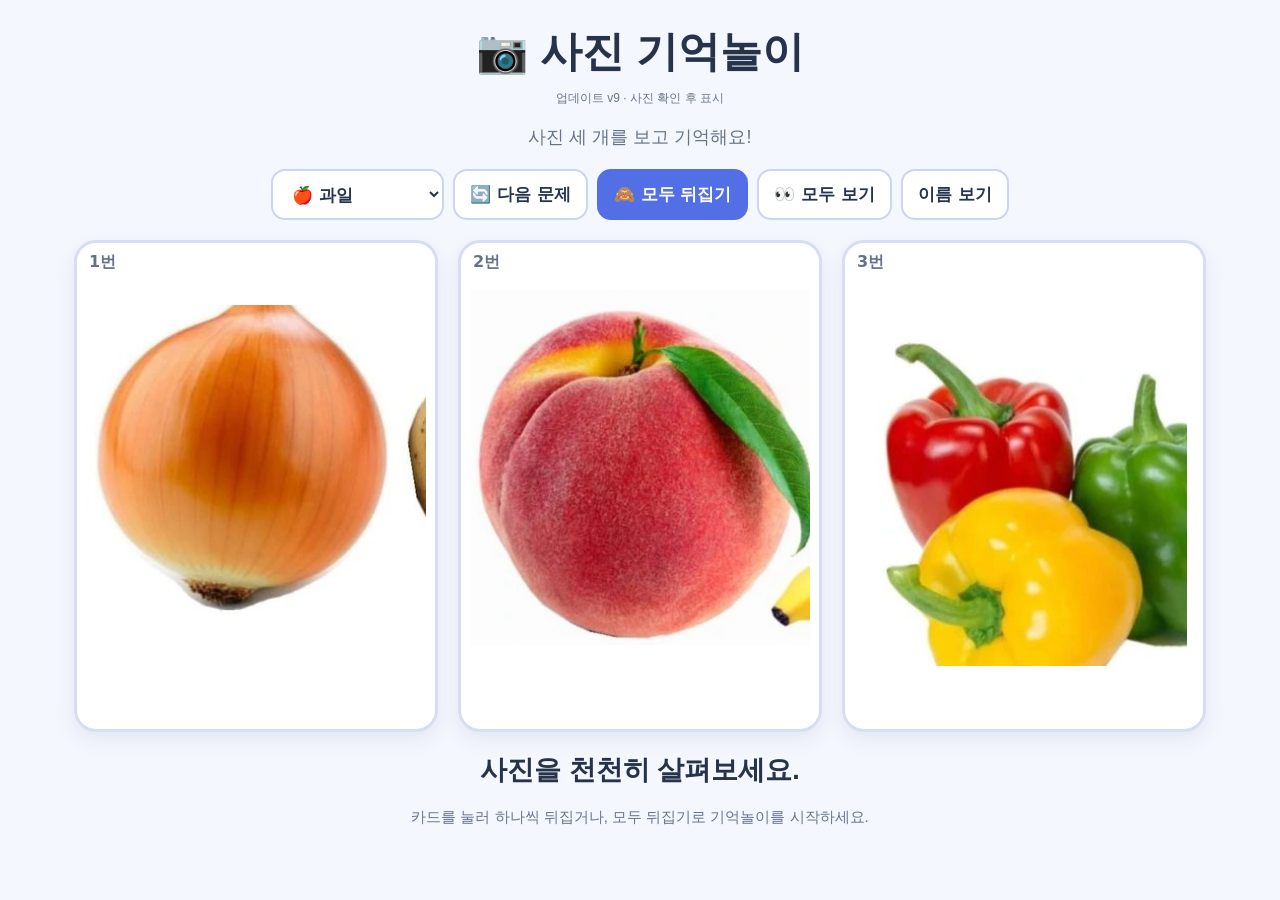
==== commit 1bb2db6e: "Restore reliable local fruit and vegetable photos, fix labels, and exclude broken external photos" ====
--- a/index.html
+++ b/index.html
@@ -1,5 +1,5 @@
 <!doctype html><html lang="ko"><head><meta charset="utf-8"><meta http-equiv="Cache-Control" content="no-cache, no-store, must-revalidate"><meta http-equiv="Pragma" content="no-cache"><meta name="viewport" content="width=device-width,initial-scale=1"><title>사진 기억놀이</title><style>
 *{box-sizing:border-box}body{margin:0;background:#f5f7ff;color:#27334a;font-family:-apple-system,BlinkMacSystemFont,"Apple SD Gothic Neo",sans-serif}main{max-width:1160px;margin:auto;padding:14px}h1{text-align:center;font-size:clamp(26px,4vw,42px);margin:10px}.subtitle{text-align:center;color:#65738a;font-size:18px}.tools{display:flex;flex-wrap:wrap;justify-content:center;gap:9px;margin:20px 0}button,select{border:2px solid #cbd5ef;border-radius:14px;background:white;color:#26354d;font:700 17px system-ui;padding:12px 15px;cursor:pointer}.primary{background:#526fe5;color:white;border-color:#526fe5}.cards{display:grid;grid-template-columns:repeat(3,minmax(0,1fr));gap:clamp(8px,2vw,20px)}.card{aspect-ratio:.74;min-height:175px;padding:0;border:0;background:transparent;perspective:1000px;touch-action:manipulation}.inner{position:relative;display:block;width:100%;height:100%;transform-style:preserve-3d;transition:transform .65s ease}.card.flipped .inner{transform:rotateY(180deg)}.face{position:absolute;inset:0;backface-visibility:hidden;border:3px solid #d5def2;border-radius:22px;background:white;display:flex;align-items:center;justify-content:center;flex-direction:column;overflow:hidden;box-shadow:0 8px 20px #27395914}.back{transform:rotateY(180deg);background:linear-gradient(135deg,#dce6ff,#f0e8ff);border-color:#b4c2ef}.face img{width:95%;height:82%;object-fit:contain}.number{position:absolute;top:9px;left:12px;font-size:16px;font-weight:800;color:#64718a}.name{font-size:clamp(17px,2.8vw,28px);font-weight:800}.question{font-size:clamp(85px,15vw,165px);font-weight:900;color:#768bda}#status{text-align:center;min-height:35px;margin:20px;font-size:clamp(19px,3vw,27px);font-weight:800}.note{text-align:center;color:#67758c;font-size:15px}body.noNames .name{visibility:hidden}@media(max-width:600px){main{padding:9px}.tools button,.tools select{font-size:14px;padding:10px}.face{border-radius:13px;border-width:2px}.number{font-size:12px;top:7px;left:7px}.name{font-size:16px}}
-</style></head><body class="noNames"><main><h1>📷 사진 기억놀이</h1><p style="text-align:center;color:#69758b;font-size:12px;margin:0">업데이트 v8 · 탈것 카드 바로 표시</p><p class="subtitle">사진 세 개를 보고 기억해요!</p><div class="tools"><select id="category"><option value="fruit">🍎 과일</option><option value="veg">🥕 채소·식재료</option><option value="animal">🐘 동물</option><option value="vehicle">🚌 탈것</option><option value="all">🎲 모두 섞기</option></select><button id="new">🔄 다음 문제</button><button id="hide" class="primary">🙈 모두 뒤집기</button><button id="show">👀 모두 보기</button><button id="names">이름 보기</button></div><div class="cards" id="cards"><button class="card" type="button"><span class="inner"><span class="face"><span class="number">1번</span><img src="photo_01.jpg" alt="복숭아"><span class="name">복숭아</span></span><span class="face back"><span class="number">1번</span><span class="question">?</span></span></span></button><button class="card" type="button"><span class="inner"><span class="face"><span class="number">2번</span><img src="photo_02.jpg" alt="바나나"><span class="name">바나나</span></span><span class="face back"><span class="number">2번</span><span class="question">?</span></span></span></button><button class="card" type="button"><span class="inner"><span class="face"><span class="number">3번</span><img src="photo_03.jpg" alt="사과"><span class="name">사과</span></span><span class="face back"><span class="number">3번</span><span class="question">?</span></span></span></button></div><p id="status">사진을 천천히 살펴보세요.</p><p class="note">카드를 눌러 하나씩 뒤집거나, 모두 뒤집기로 기억놀이를 시작하세요.</p></main><script>
-const animals=[{"name":"강아지","tag":"dog","src":"https://images.unsplash.com/photo-1552053831-71594a27632d?w=650&fit=crop&auto=format","group":"animal"},{"name":"고양이","tag":"cat","src":"https://images.unsplash.com/photo-1573865526739-10659fec78a5?w=650&fit=crop&auto=format","group":"animal"},{"name":"토끼","tag":"rabbit","src":"https://images.unsplash.com/photo-1585110396000-c9ffd4e4b308?w=650&fit=crop&auto=format","group":"animal"},{"name":"사자","tag":"lion","src":"https://images.unsplash.com/photo-1546182990-dffeafbe841d?w=650&fit=crop&auto=format","group":"animal"},{"name":"코끼리","tag":"elephant","src":"https://images.unsplash.com/photo-1564760055775-d63b17a55c44?w=650&fit=crop&auto=format","group":"animal"},{"name":"기린","tag":"giraffe","src":"https://images.unsplash.com/photo-1547721064-da6cfb341d50?w=650&fit=crop&auto=format","group":"animal"},{"name":"호랑이","tag":"tiger","src":"https://images.unsplash.com/photo-1561731216-c3a4d99437d5?w=650&fit=crop&auto=format","group":"animal"},{"name":"얼룩말","tag":"zebra","src":"https://images.unsplash.com/photo-1526095179574-86e545346ae6?w=650&fit=crop&auto=format","group":"animal"}];const extras=[{"name":"판다","tag":"panda","group":"animal","src":"https://loremflickr.com/640/640/panda?lock=1000"},{"name":"펭귄","tag":"penguin","group":"animal","src":"https://loremflickr.com/640/640/penguin?lock=1001"},{"name":"돌고래","tag":"dolphin","group":"animal","src":"https://loremflickr.com/640/640/dolphin?lock=1002"},{"name":"하마","tag":"hippopotamus","group":"animal","src":"https://loremflickr.com/640/640/hippopotamus?lock=1003"},{"name":"코뿔소","tag":"rhinoceros","group":"animal","src":"https://loremflickr.com/640/640/rhinoceros?lock=1004"},{"name":"캥거루","tag":"kangaroo","group":"animal","src":"https://loremflickr.com/640/640/kangaroo?lock=1005"},{"name":"여우","tag":"fox","group":"animal","src":"https://loremflickr.com/640/640/fox?lock=1006"},{"name":"곰","tag":"bear","group":"animal","src":"https://loremflickr.com/640/640/bear?lock=1007"},{"name":"거북이","tag":"turtle","group":"animal","src":"https://loremflickr.com/640/640/turtle?lock=1008"},{"name":"말","tag":"horse","group":"animal","src":"https://loremflickr.com/640/640/horse?lock=1009"},{"name":"양","tag":"sheep","group":"animal","src":"https://loremflickr.com/640/640/sheep?lock=1010"},{"name":"오리","tag":"duck","group":"animal","src":"https://loremflickr.com/640/640/duck?lock=1011"},{"name":"돼지","tag":"pig","group":"animal","src":"https://loremflickr.com/640/640/pig?lock=1012"},{"name":"소","tag":"cow","group":"animal","src":"https://loremflickr.com/640/640/cow?lock=1013"},{"name":"닭","tag":"chicken","group":"animal","src":"https://loremflickr.com/640/640/chicken?lock=1014"},{"name":"원숭이","tag":"monkey","group":"animal","src":"https://loremflickr.com/640/640/monkey?lock=1015"},{"name":"수박","tag":"watermelon","group":"fruit","src":"https://loremflickr.com/640/640/watermelon?lock=1016"},{"name":"포도","tag":"grapes","group":"fruit","src":"https://loremflickr.com/640/640/grapes?lock=1017"},{"name":"파인애플","tag":"pineapple","group":"fruit","src":"https://loremflickr.com/640/640/pineapple?lock=1018"},{"name":"망고","tag":"mango","group":"fruit","src":"https://loremflickr.com/640/640/mango?lock=1019"},{"name":"키위","tag":"kiwi","group":"fruit","src":"https://loremflickr.com/640/640/kiwi?lock=1020"},{"name":"체리","tag":"cherry","group":"fruit","src":"https://loremflickr.com/640/640/cherry?lock=1021"},{"name":"블루베리","tag":"blueberries","group":"fruit","src":"https://loremflickr.com/640/640/blueberries?lock=1022"},{"name":"자두","tag":"plum","group":"fruit","src":"https://loremflickr.com/640/640/plum?lock=1023"},{"name":"멜론","tag":"melon","group":"fruit","src":"https://loremflickr.com/640/640/melon?lock=1024"},{"name":"귤","tag":"tangerine","group":"fruit","src":"https://loremflickr.com/640/640/tangerine?lock=1025"},{"name":"가지","tag":"eggplant","group":"veg","src":"https://loremflickr.com/640/640/eggplant?lock=1026"},{"name":"양배추","tag":"cabbage","group":"veg","src":"https://loremflickr.com/640/640/cabbage?lock=1027"},{"name":"버섯","tag":"mushroom","group":"veg","src":"https://loremflickr.com/640/640/mushroom?lock=1028"},{"name":"호박","tag":"pumpkin","group":"veg","src":"https://loremflickr.com/640/640/pumpkin?lock=1029"},{"name":"마늘","tag":"garlic","group":"veg","src":"https://loremflickr.com/640/640/garlic?lock=1030"},{"name":"고구마","tag":"sweet-potato","group":"veg","src":"https://loremflickr.com/640/640/sweet-potato?lock=1031"},{"name":"무","tag":"radish","group":"veg","src":"https://loremflickr.com/640/640/radish?lock=1032"},{"name":"시금치","tag":"spinach","group":"veg","src":"https://loremflickr.com/640/640/spinach?lock=1033"},{"name":"완두콩","tag":"peas","group":"veg","src":"https://loremflickr.com/640/640/peas?lock=1034"},{"name":"아스파라거스","tag":"asparagus","group":"veg","src":"https://loremflickr.com/640/640/asparagus?lock=1035"},{"name":"버스","tag":"bus","group":"vehicle","src":"https://loremflickr.com/640/640/bus?lock=1036"},{"name":"자동차","tag":"car","group":"vehicle","src":"https://loremflickr.com/640/640/car?lock=1037"},{"name":"기차","tag":"train","group":"vehicle","src":"https://loremflickr.com/640/640/train?lock=1038"},{"name":"비행기","tag":"airplane","group":"vehicle","src":"https://loremflickr.com/640/640/airplane?lock=1039"},{"name":"배","tag":"ship","group":"vehicle","src":"https://loremflickr.com/640/640/ship?lock=1040"},{"name":"소방차","tag":"fire-truck","group":"vehicle","src":"https://loremflickr.com/640/640/fire-truck?lock=1041"},{"name":"경찰차","tag":"police-car","group":"vehicle","src":"https://loremflickr.com/640/640/police-car?lock=1042"},{"name":"구급차","tag":"ambulance","group":"vehicle","src":"https://loremflickr.com/640/640/ambulance?lock=1043"},{"name":"굴착기","tag":"excavator","group":"vehicle","src":"https://loremflickr.com/640/640/excavator?lock=1044"},{"name":"트럭","tag":"truck","group":"vehicle","src":"https://loremflickr.com/640/640/truck?lock=1045"},{"name":"자전거","tag":"bicycle","group":"vehicle","src":"https://loremflickr.com/640/640/bicycle?lock=1046"},{"name":"오토바이","tag":"motorcycle","group":"vehicle","src":"https://loremflickr.com/640/640/motorcycle?lock=1047"},{"name":"헬리콥터","tag":"helicopter","group":"vehicle","src":"https://loremflickr.com/640/640/helicopter?lock=1048"},{"name":"지하철","tag":"subway-train","group":"vehicle","src":"https://loremflickr.com/640/640/subway-train?lock=1049"},{"name":"트랙터","tag":"tractor","group":"vehicle","src":"https://loremflickr.com/640/640/tractor?lock=1050"},{"name":"스쿨버스","tag":"school-bus","group":"vehicle","src":"https://loremflickr.com/640/640/school-bus?lock=1051"}];let requestId=0;const items=[{"name":"복숭아","src":"photo_01.jpg","group":"fruit"},{"name":"바나나","src":"photo_02.jpg","group":"fruit"},{"name":"사과","src":"photo_03.jpg","group":"fruit"},{"name":"오렌지","src":"photo_04.jpg","group":"fruit"},{"name":"딸기","src":"photo_05.jpg","group":"fruit"},{"name":"배","src":"photo_06.jpg","group":"fruit"},{"name":"피망","src":"photo_07.jpg","group":"veg"},{"name":"레몬","src":"photo_08.jpg","group":"fruit"},{"name":"당근","src":"photo_09.jpg","group":"veg"},{"name":"옥수수","src":"photo_10.jpg","group":"veg"},{"name":"토마토","src":"photo_11.jpg","group":"veg"},{"name":"오이","src":"photo_12.jpg","group":"veg"},{"name":"양파","src":"photo_13.jpg","group":"veg"},{"name":"감자","src":"photo_14.jpg","group":"veg"},{"name":"토마토 단면","src":"photo_15.jpg","group":"veg"},{"name":"상추","src":"photo_16.jpg","group":"veg"},{"name":"파프리카","src":"photo_17.jpg","group":"veg"},{"name":"당근 한 개","src":"photo_18.jpg","group":"veg"},{"name":"브로콜리","src":"photo_19.jpg","group":"veg"},{"name":"감자 여러 개","src":"photo_20.jpg","group":"veg"}];const cards=Array.from(document.querySelectorAll('.card'));const status=document.getElementById('status');function shuffle(a){a=a.slice();for(let i=a.length-1;i>0;i--){let j=Math.floor(Math.random()*(i+1));[a[i],a[j]]=[a[j],a[i]]}return a}const symbols={"버스":"🚌","자동차":"🚗","기차":"🚆","비행기":"✈️","배":"🚢","소방차":"🚒","경찰차":"🚓","구급차":"🚑","굴착기":"🚜","트럭":"🚚","자전거":"🚲","오토바이":"🏍️","헬리콥터":"🚁","지하철":"🚇","트랙터":"🚜","스쿨버스":"🚌"};const vehicleImages={"버스":"https://images.unsplash.com/photo-1544620347-c4fd4a3d5957?w=700","자동차":"https://images.unsplash.com/photo-1493238792000-8113da705763?w=700","기차":"https://images.unsplash.com/photo-1474487548417-781cb71495f3?w=700","비행기":"https://images.unsplash.com/photo-1436491865332-7a61a109cc05?w=700","배":"https://images.unsplash.com/photo-1500534623283-312aade485b7?w=700","자전거":"https://images.unsplash.com/photo-1485965120184-e220f721d03e?w=700","오토바이":"https://images.unsplash.com/photo-1558981806-ec527fa84c39?w=700","트럭":"https://images.unsplash.com/photo-1601584115197-04ecc0da31d7?w=700"};function next(){++requestId;const group=document.getElementById('category').value;const pool=shuffle([...items,...animals,...extras].filter(x=>group==='all'||x.group===group));const picked=pool.slice(0,3);picked.forEach((item,i)=>{const card=cards[i];card.classList.remove('flipped');const face=card.querySelector('.face');let img=face.querySelector('img');if(!img){img=document.createElement('img');face.insertBefore(img,face.querySelector('.name'))}const symbol=symbols[item.name]||'📷';let placeholder=face.querySelector('.photo-placeholder');if(!placeholder){placeholder=document.createElement('span');placeholder.className='photo-placeholder';placeholder.style.cssText='display:none;font-size:clamp(55px,10vw,130px);align-items:center;justify-content:center;height:82%';face.insertBefore(placeholder,img)}placeholder.textContent=symbol;placeholder.style.display='none';img.style.display='block';const src=item.group==='vehicle'?(vehicleImages[item.name]||item.src):item.src;img.onerror=()=>{img.style.display='none';placeholder.style.display='flex'};img.onload=()=>{img.style.display='block';placeholder.style.display='none'};img.src=src;img.alt=item.name;card.querySelector('.name').textContent=item.name});status.textContent='사진을 천천히 살펴보세요.'}function allFlip(v){cards.forEach(c=>c.classList.toggle('flipped',v));status.textContent=v?'어디에 어떤 사진이 있었을까요?':'잘했어! 최고야! ⭐'}cards.forEach(c=>c.addEventListener('click',()=>{c.classList.toggle('flipped');status.textContent=c.classList.contains('flipped')?'무엇이 숨어 있을까요?':'잘했어! 최고야! ⭐'}));document.getElementById('new').onclick=next;document.getElementById('hide').onclick=()=>allFlip(true);document.getElementById('show').onclick=()=>allFlip(false);document.getElementById('category').onchange=next;document.getElementById('names').onclick=function(){document.body.classList.toggle('noNames');this.textContent=document.body.classList.contains('noNames')?'이름 보기':'이름 숨기기'};next();
+</style></head><body class="noNames"><main><h1>📷 사진 기억놀이</h1><p style="text-align:center;color:#69758b;font-size:12px;margin:0">업데이트 v9 · 사진 확인 후 표시</p><p class="subtitle">사진 세 개를 보고 기억해요!</p><div class="tools"><select id="category"><option value="fruit">🍎 과일</option><option value="veg">🥕 채소·식재료</option><option value="animal">🐘 동물</option><option value="vehicle">🚌 탈것</option><option value="all">🎲 모두 섞기</option></select><button id="new">🔄 다음 문제</button><button id="hide" class="primary">🙈 모두 뒤집기</button><button id="show">👀 모두 보기</button><button id="names">이름 보기</button></div><div class="cards" id="cards"><button class="card" type="button"><span class="inner"><span class="face"><span class="number">1번</span><img src="photo_01.jpg" alt="복숭아"><span class="name">복숭아</span></span><span class="face back"><span class="number">1번</span><span class="question">?</span></span></span></button><button class="card" type="button"><span class="inner"><span class="face"><span class="number">2번</span><img src="photo_02.jpg" alt="바나나"><span class="name">바나나</span></span><span class="face back"><span class="number">2번</span><span class="question">?</span></span></span></button><button class="card" type="button"><span class="inner"><span class="face"><span class="number">3번</span><img src="photo_03.jpg" alt="사과"><span class="name">사과</span></span><span class="face back"><span class="number">3번</span><span class="question">?</span></span></span></button></div><p id="status">사진을 천천히 살펴보세요.</p><p class="note">카드를 눌러 하나씩 뒤집거나, 모두 뒤집기로 기억놀이를 시작하세요.</p></main><script>
+const animals=[{"name":"강아지","tag":"dog","src":"https://images.unsplash.com/photo-1552053831-71594a27632d?w=650&fit=crop&auto=format","group":"animal"},{"name":"고양이","tag":"cat","src":"https://images.unsplash.com/photo-1573865526739-10659fec78a5?w=650&fit=crop&auto=format","group":"animal"},{"name":"토끼","tag":"rabbit","src":"https://images.unsplash.com/photo-1585110396000-c9ffd4e4b308?w=650&fit=crop&auto=format","group":"animal"},{"name":"사자","tag":"lion","src":"https://images.unsplash.com/photo-1546182990-dffeafbe841d?w=650&fit=crop&auto=format","group":"animal"},{"name":"코끼리","tag":"elephant","src":"https://images.unsplash.com/photo-1564760055775-d63b17a55c44?w=650&fit=crop&auto=format","group":"animal"},{"name":"기린","tag":"giraffe","src":"https://images.unsplash.com/photo-1547721064-da6cfb341d50?w=650&fit=crop&auto=format","group":"animal"},{"name":"호랑이","tag":"tiger","src":"https://images.unsplash.com/photo-1561731216-c3a4d99437d5?w=650&fit=crop&auto=format","group":"animal"},{"name":"얼룩말","tag":"zebra","src":"https://images.unsplash.com/photo-1526095179574-86e545346ae6?w=650&fit=crop&auto=format","group":"animal"}];const extras=[];let requestId=0;const items=[{"name":"레몬","src":"photo_01.jpg","group":"fruit"},{"name":"당근","src":"photo_02.jpg","group":"veg"},{"name":"옥수수","src":"photo_03.jpg","group":"veg"},{"name":"토마토","src":"photo_04.jpg","group":"veg"},{"name":"오이","src":"photo_05.jpg","group":"veg"},{"name":"양파","src":"photo_06.jpg","group":"veg"},{"name":"감자","src":"photo_07.jpg","group":"veg"},{"name":"토마토","src":"photo_08.jpg","group":"veg"},{"name":"파프리카","src":"photo_09.jpg","group":"veg"},{"name":"브로콜리","src":"photo_10.jpg","group":"veg"},{"name":"감자","src":"photo_11.jpg","group":"veg"},{"name":"딸기","src":"photo_12.jpg","group":"fruit"},{"name":"배","src":"photo_13.jpg","group":"fruit"},{"name":"피망","src":"photo_14.jpg","group":"veg"},{"name":"상추","src":"photo_15.jpg","group":"veg"},{"name":"당근","src":"photo_16.jpg","group":"veg"},{"name":"복숭아","src":"photo_17.jpg","group":"fruit"},{"name":"바나나","src":"photo_18.jpg","group":"fruit"},{"name":"사과","src":"photo_19.jpg","group":"fruit"},{"name":"오렌지","src":"photo_20.jpg","group":"fruit"}];const cards=Array.from(document.querySelectorAll('.card'));const status=document.getElementById('status');function shuffle(a){a=a.slice();for(let i=a.length-1;i>0;i--){let j=Math.floor(Math.random()*(i+1));[a[i],a[j]]=[a[j],a[i]]}return a}const vehicles=[{"name":"버스","group":"vehicle","src":"https://images.unsplash.com/photo-1544620347-c4fd4a3d5957?w=650&fit=crop&auto=format"},{"name":"자동차","group":"vehicle","src":"https://images.unsplash.com/photo-1493238792000-8113da705763?w=650&fit=crop&auto=format"},{"name":"기차","group":"vehicle","src":"https://images.unsplash.com/photo-1474487548417-781cb71495f3?w=650&fit=crop&auto=format"},{"name":"비행기","group":"vehicle","src":"https://images.unsplash.com/photo-1436491865332-7a61a109cc05?w=650&fit=crop&auto=format"},{"name":"자전거","group":"vehicle","src":"https://images.unsplash.com/photo-1485965120184-e220f721d03e?w=650&fit=crop&auto=format"},{"name":"오토바이","group":"vehicle","src":"https://images.unsplash.com/photo-1558981806-ec527fa84c39?w=650&fit=crop&auto=format"},{"name":"트럭","group":"vehicle","src":"https://images.unsplash.com/photo-1601584115197-04ecc0da31d7?w=650&fit=crop&auto=format"}];let loadToken=0;const available=new Map();function isLoaded(src){if(available.has(src))return available.get(src);const p=new Promise(resolve=>{const img=new Image();let finished=false;const done=ok=>{if(finished)return;finished=true;clearTimeout(timer);resolve(ok)};const timer=setTimeout(()=>done(false),6500);img.onload=()=>done(img.naturalWidth>50);img.onerror=()=>done(false);img.src=src});available.set(src,p);return p}async function next(){const token=++loadToken;const group=document.getElementById('category').value;const pool=shuffle([...items,...animals,...vehicles].filter(x=>group==='all'||x.group===group));status.textContent='사진을 불러오는 중이에요…';const results=await Promise.all(pool.map(async item=>({item,ok:await isLoaded(item.src)})));if(token!==loadToken)return;const good=shuffle(results.filter(x=>x.ok).map(x=>x.item));if(good.length<3){status.textContent='이 종류의 사진을 충분히 불러오지 못했어요. 다른 종류를 선택해 주세요.';return}good.slice(0,3).forEach((item,i)=>{const card=cards[i];card.classList.remove('flipped');const face=card.querySelector('.face');const old=face.querySelector('.photo-placeholder');if(old)old.remove();const img=face.querySelector('img');img.style.display='block';img.src=item.src;img.alt=item.name;card.querySelector('.name').textContent=item.name});status.textContent='사진을 천천히 살펴보세요.'}function allFlip(v){cards.forEach(c=>c.classList.toggle('flipped',v));status.textContent=v?'어디에 어떤 사진이 있었을까요?':'잘했어! 최고야! ⭐'}cards.forEach(c=>c.addEventListener('click',()=>{c.classList.toggle('flipped');status.textContent=c.classList.contains('flipped')?'무엇이 숨어 있을까요?':'잘했어! 최고야! ⭐'}));document.getElementById('new').onclick=next;document.getElementById('hide').onclick=()=>allFlip(true);document.getElementById('show').onclick=()=>allFlip(false);document.getElementById('category').onchange=next;document.getElementById('names').onclick=function(){document.body.classList.toggle('noNames');this.textContent=document.body.classList.contains('noNames')?'이름 보기':'이름 숨기기'};next();
 </script></body></html>
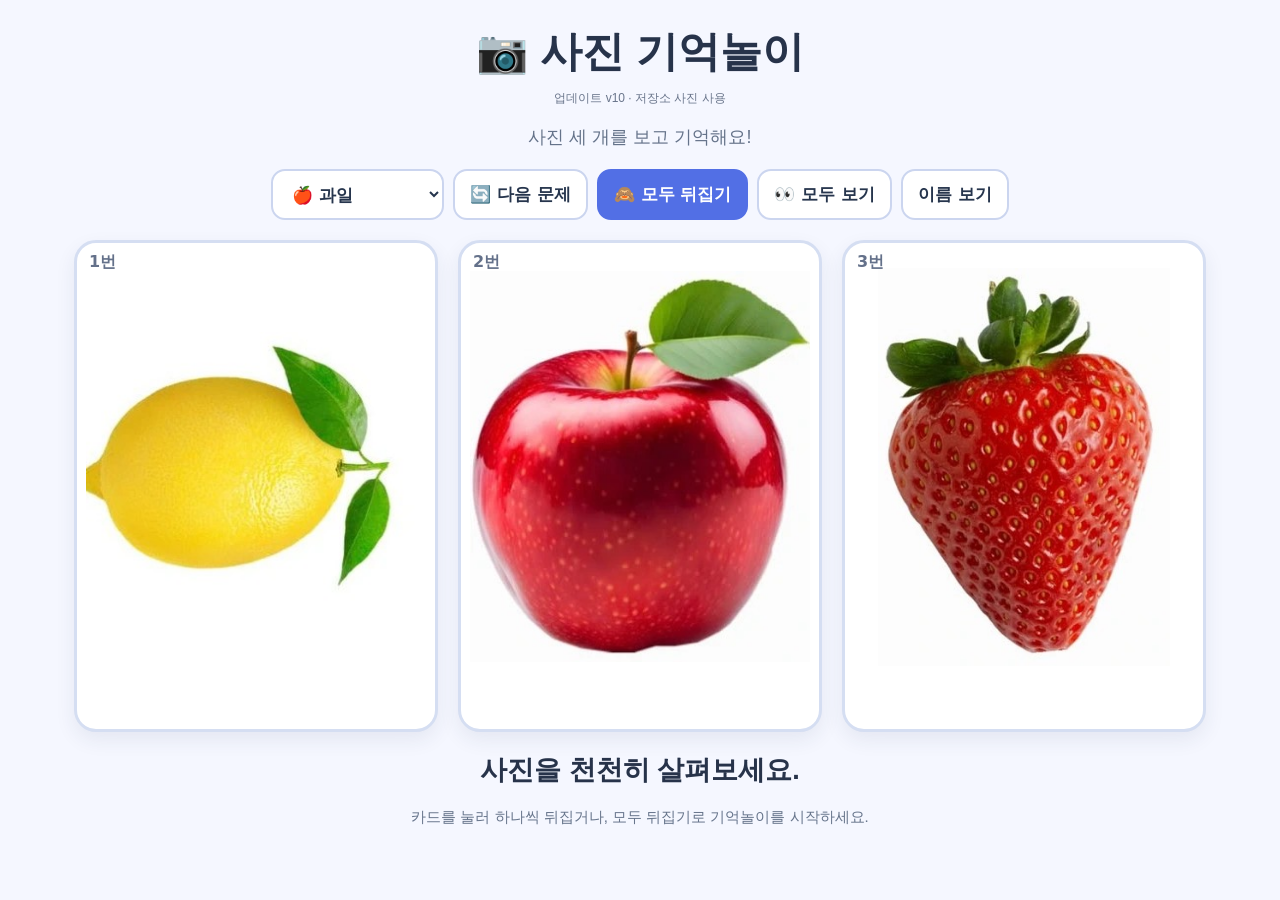
==== commit b8065edc: "Restructure photo loading: local assets/images catalog, validation script, Playwright tests - Move e" ====
--- a/index.html
+++ b/index.html
@@ -1,5 +1,122 @@
 <!doctype html><html lang="ko"><head><meta charset="utf-8"><meta http-equiv="Cache-Control" content="no-cache, no-store, must-revalidate"><meta http-equiv="Pragma" content="no-cache"><meta name="viewport" content="width=device-width,initial-scale=1"><title>사진 기억놀이</title><style>
-*{box-sizing:border-box}body{margin:0;background:#f5f7ff;color:#27334a;font-family:-apple-system,BlinkMacSystemFont,"Apple SD Gothic Neo",sans-serif}main{max-width:1160px;margin:auto;padding:14px}h1{text-align:center;font-size:clamp(26px,4vw,42px);margin:10px}.subtitle{text-align:center;color:#65738a;font-size:18px}.tools{display:flex;flex-wrap:wrap;justify-content:center;gap:9px;margin:20px 0}button,select{border:2px solid #cbd5ef;border-radius:14px;background:white;color:#26354d;font:700 17px system-ui;padding:12px 15px;cursor:pointer}.primary{background:#526fe5;color:white;border-color:#526fe5}.cards{display:grid;grid-template-columns:repeat(3,minmax(0,1fr));gap:clamp(8px,2vw,20px)}.card{aspect-ratio:.74;min-height:175px;padding:0;border:0;background:transparent;perspective:1000px;touch-action:manipulation}.inner{position:relative;display:block;width:100%;height:100%;transform-style:preserve-3d;transition:transform .65s ease}.card.flipped .inner{transform:rotateY(180deg)}.face{position:absolute;inset:0;backface-visibility:hidden;border:3px solid #d5def2;border-radius:22px;background:white;display:flex;align-items:center;justify-content:center;flex-direction:column;overflow:hidden;box-shadow:0 8px 20px #27395914}.back{transform:rotateY(180deg);background:linear-gradient(135deg,#dce6ff,#f0e8ff);border-color:#b4c2ef}.face img{width:95%;height:82%;object-fit:contain}.number{position:absolute;top:9px;left:12px;font-size:16px;font-weight:800;color:#64718a}.name{font-size:clamp(17px,2.8vw,28px);font-weight:800}.question{font-size:clamp(85px,15vw,165px);font-weight:900;color:#768bda}#status{text-align:center;min-height:35px;margin:20px;font-size:clamp(19px,3vw,27px);font-weight:800}.note{text-align:center;color:#67758c;font-size:15px}body.noNames .name{visibility:hidden}@media(max-width:600px){main{padding:9px}.tools button,.tools select{font-size:14px;padding:10px}.face{border-radius:13px;border-width:2px}.number{font-size:12px;top:7px;left:7px}.name{font-size:16px}}
-</style></head><body class="noNames"><main><h1>📷 사진 기억놀이</h1><p style="text-align:center;color:#69758b;font-size:12px;margin:0">업데이트 v9 · 사진 확인 후 표시</p><p class="subtitle">사진 세 개를 보고 기억해요!</p><div class="tools"><select id="category"><option value="fruit">🍎 과일</option><option value="veg">🥕 채소·식재료</option><option value="animal">🐘 동물</option><option value="vehicle">🚌 탈것</option><option value="all">🎲 모두 섞기</option></select><button id="new">🔄 다음 문제</button><button id="hide" class="primary">🙈 모두 뒤집기</button><button id="show">👀 모두 보기</button><button id="names">이름 보기</button></div><div class="cards" id="cards"><button class="card" type="button"><span class="inner"><span class="face"><span class="number">1번</span><img src="photo_01.jpg" alt="복숭아"><span class="name">복숭아</span></span><span class="face back"><span class="number">1번</span><span class="question">?</span></span></span></button><button class="card" type="button"><span class="inner"><span class="face"><span class="number">2번</span><img src="photo_02.jpg" alt="바나나"><span class="name">바나나</span></span><span class="face back"><span class="number">2번</span><span class="question">?</span></span></span></button><button class="card" type="button"><span class="inner"><span class="face"><span class="number">3번</span><img src="photo_03.jpg" alt="사과"><span class="name">사과</span></span><span class="face back"><span class="number">3번</span><span class="question">?</span></span></span></button></div><p id="status">사진을 천천히 살펴보세요.</p><p class="note">카드를 눌러 하나씩 뒤집거나, 모두 뒤집기로 기억놀이를 시작하세요.</p></main><script>
-const animals=[{"name":"강아지","tag":"dog","src":"https://images.unsplash.com/photo-1552053831-71594a27632d?w=650&fit=crop&auto=format","group":"animal"},{"name":"고양이","tag":"cat","src":"https://images.unsplash.com/photo-1573865526739-10659fec78a5?w=650&fit=crop&auto=format","group":"animal"},{"name":"토끼","tag":"rabbit","src":"https://images.unsplash.com/photo-1585110396000-c9ffd4e4b308?w=650&fit=crop&auto=format","group":"animal"},{"name":"사자","tag":"lion","src":"https://images.unsplash.com/photo-1546182990-dffeafbe841d?w=650&fit=crop&auto=format","group":"animal"},{"name":"코끼리","tag":"elephant","src":"https://images.unsplash.com/photo-1564760055775-d63b17a55c44?w=650&fit=crop&auto=format","group":"animal"},{"name":"기린","tag":"giraffe","src":"https://images.unsplash.com/photo-1547721064-da6cfb341d50?w=650&fit=crop&auto=format","group":"animal"},{"name":"호랑이","tag":"tiger","src":"https://images.unsplash.com/photo-1561731216-c3a4d99437d5?w=650&fit=crop&auto=format","group":"animal"},{"name":"얼룩말","tag":"zebra","src":"https://images.unsplash.com/photo-1526095179574-86e545346ae6?w=650&fit=crop&auto=format","group":"animal"}];const extras=[];let requestId=0;const items=[{"name":"레몬","src":"photo_01.jpg","group":"fruit"},{"name":"당근","src":"photo_02.jpg","group":"veg"},{"name":"옥수수","src":"photo_03.jpg","group":"veg"},{"name":"토마토","src":"photo_04.jpg","group":"veg"},{"name":"오이","src":"photo_05.jpg","group":"veg"},{"name":"양파","src":"photo_06.jpg","group":"veg"},{"name":"감자","src":"photo_07.jpg","group":"veg"},{"name":"토마토","src":"photo_08.jpg","group":"veg"},{"name":"파프리카","src":"photo_09.jpg","group":"veg"},{"name":"브로콜리","src":"photo_10.jpg","group":"veg"},{"name":"감자","src":"photo_11.jpg","group":"veg"},{"name":"딸기","src":"photo_12.jpg","group":"fruit"},{"name":"배","src":"photo_13.jpg","group":"fruit"},{"name":"피망","src":"photo_14.jpg","group":"veg"},{"name":"상추","src":"photo_15.jpg","group":"veg"},{"name":"당근","src":"photo_16.jpg","group":"veg"},{"name":"복숭아","src":"photo_17.jpg","group":"fruit"},{"name":"바나나","src":"photo_18.jpg","group":"fruit"},{"name":"사과","src":"photo_19.jpg","group":"fruit"},{"name":"오렌지","src":"photo_20.jpg","group":"fruit"}];const cards=Array.from(document.querySelectorAll('.card'));const status=document.getElementById('status');function shuffle(a){a=a.slice();for(let i=a.length-1;i>0;i--){let j=Math.floor(Math.random()*(i+1));[a[i],a[j]]=[a[j],a[i]]}return a}const vehicles=[{"name":"버스","group":"vehicle","src":"https://images.unsplash.com/photo-1544620347-c4fd4a3d5957?w=650&fit=crop&auto=format"},{"name":"자동차","group":"vehicle","src":"https://images.unsplash.com/photo-1493238792000-8113da705763?w=650&fit=crop&auto=format"},{"name":"기차","group":"vehicle","src":"https://images.unsplash.com/photo-1474487548417-781cb71495f3?w=650&fit=crop&auto=format"},{"name":"비행기","group":"vehicle","src":"https://images.unsplash.com/photo-1436491865332-7a61a109cc05?w=650&fit=crop&auto=format"},{"name":"자전거","group":"vehicle","src":"https://images.unsplash.com/photo-1485965120184-e220f721d03e?w=650&fit=crop&auto=format"},{"name":"오토바이","group":"vehicle","src":"https://images.unsplash.com/photo-1558981806-ec527fa84c39?w=650&fit=crop&auto=format"},{"name":"트럭","group":"vehicle","src":"https://images.unsplash.com/photo-1601584115197-04ecc0da31d7?w=650&fit=crop&auto=format"}];let loadToken=0;const available=new Map();function isLoaded(src){if(available.has(src))return available.get(src);const p=new Promise(resolve=>{const img=new Image();let finished=false;const done=ok=>{if(finished)return;finished=true;clearTimeout(timer);resolve(ok)};const timer=setTimeout(()=>done(false),6500);img.onload=()=>done(img.naturalWidth>50);img.onerror=()=>done(false);img.src=src});available.set(src,p);return p}async function next(){const token=++loadToken;const group=document.getElementById('category').value;const pool=shuffle([...items,...animals,...vehicles].filter(x=>group==='all'||x.group===group));status.textContent='사진을 불러오는 중이에요…';const results=await Promise.all(pool.map(async item=>({item,ok:await isLoaded(item.src)})));if(token!==loadToken)return;const good=shuffle(results.filter(x=>x.ok).map(x=>x.item));if(good.length<3){status.textContent='이 종류의 사진을 충분히 불러오지 못했어요. 다른 종류를 선택해 주세요.';return}good.slice(0,3).forEach((item,i)=>{const card=cards[i];card.classList.remove('flipped');const face=card.querySelector('.face');const old=face.querySelector('.photo-placeholder');if(old)old.remove();const img=face.querySelector('img');img.style.display='block';img.src=item.src;img.alt=item.name;card.querySelector('.name').textContent=item.name});status.textContent='사진을 천천히 살펴보세요.'}function allFlip(v){cards.forEach(c=>c.classList.toggle('flipped',v));status.textContent=v?'어디에 어떤 사진이 있었을까요?':'잘했어! 최고야! ⭐'}cards.forEach(c=>c.addEventListener('click',()=>{c.classList.toggle('flipped');status.textContent=c.classList.contains('flipped')?'무엇이 숨어 있을까요?':'잘했어! 최고야! ⭐'}));document.getElementById('new').onclick=next;document.getElementById('hide').onclick=()=>allFlip(true);document.getElementById('show').onclick=()=>allFlip(false);document.getElementById('category').onchange=next;document.getElementById('names').onclick=function(){document.body.classList.toggle('noNames');this.textContent=document.body.classList.contains('noNames')?'이름 보기':'이름 숨기기'};next();
-</script></body></html>+*{box-sizing:border-box}body{margin:0;background:#f5f7ff;color:#27334a;font-family:-apple-system,BlinkMacSystemFont,"Apple SD Gothic Neo",sans-serif}main{max-width:1160px;margin:auto;padding:14px}h1{text-align:center;font-size:clamp(26px,4vw,42px);margin:10px}.subtitle{text-align:center;color:#65738a;font-size:18px}.tools{display:flex;flex-wrap:wrap;justify-content:center;gap:9px;margin:20px 0}button,select{border:2px solid #cbd5ef;border-radius:14px;background:white;color:#26354d;font:700 17px system-ui;padding:12px 15px;cursor:pointer}.primary{background:#526fe5;color:white;border-color:#526fe5}.cards{display:grid;grid-template-columns:repeat(3,minmax(0,1fr));gap:clamp(8px,2vw,20px)}.card{aspect-ratio:.74;min-height:175px;padding:0;border:0;background:transparent;perspective:1000px;touch-action:manipulation}.inner{position:relative;display:block;width:100%;height:100%;-webkit-transform-style:preserve-3d;transform-style:preserve-3d;transition:transform .65s ease}.card.flipped .inner{transform:rotateY(180deg)}.face{position:absolute;inset:0;-webkit-backface-visibility:hidden;backface-visibility:hidden;border:3px solid #d5def2;border-radius:22px;background:white;display:flex;align-items:center;justify-content:center;flex-direction:column;overflow:hidden;box-shadow:0 8px 20px #27395914}.back{-webkit-transform:rotateY(180deg);transform:rotateY(180deg);background:linear-gradient(135deg,#dce6ff,#f0e8ff);border-color:#b4c2ef}.face img{width:95%;height:82%;object-fit:contain}.number{position:absolute;top:9px;left:12px;font-size:16px;font-weight:800;color:#64718a}.name{font-size:clamp(17px,2.8vw,28px);font-weight:800}.question{font-size:clamp(85px,15vw,165px);font-weight:900;color:#768bda}#status{text-align:center;min-height:35px;margin:20px;font-size:clamp(19px,3vw,27px);font-weight:800}.note{text-align:center;color:#67758c;font-size:15px}body.noNames .name{visibility:hidden}.cards.empty{visibility:hidden}@media(max-width:600px){main{padding:9px}.tools button,.tools select{font-size:14px;padding:10px}.face{border-radius:13px;border-width:2px}.number{font-size:12px;top:7px;left:7px}.name{font-size:16px}}
+</style></head><body class="noNames"><main><h1>📷 사진 기억놀이</h1><p style="text-align:center;color:#69758b;font-size:12px;margin:0">업데이트 v10 · 저장소 사진 사용</p><p class="subtitle">사진 세 개를 보고 기억해요!</p><div class="tools"><select id="category"><option value="fruit">🍎 과일</option><option value="veg">🥕 채소·식재료</option><option value="animal">🐘 동물</option><option value="vehicle">🚌 탈것</option><option value="all">🎲 모두 섞기</option></select><button id="new">🔄 다음 문제</button><button id="hide" class="primary">🙈 모두 뒤집기</button><button id="show">👀 모두 보기</button><button id="names">이름 보기</button></div><div class="cards" id="cards"><button class="card" type="button"><span class="inner"><span class="face"><span class="number">1번</span><img src="assets/images/fruits/peach.jpg" alt="복숭아"><span class="name">복숭아</span></span><span class="face back"><span class="number">1번</span><span class="question">?</span></span></span></button><button class="card" type="button"><span class="inner"><span class="face"><span class="number">2번</span><img src="assets/images/fruits/banana.jpg" alt="바나나"><span class="name">바나나</span></span><span class="face back"><span class="number">2번</span><span class="question">?</span></span></span></button><button class="card" type="button"><span class="inner"><span class="face"><span class="number">3번</span><img src="assets/images/fruits/apple.jpg" alt="사과"><span class="name">사과</span></span><span class="face back"><span class="number">3번</span><span class="question">?</span></span></span></button></div><p id="status">사진을 천천히 살펴보세요.</p><p class="note">카드를 눌러 하나씩 뒤집거나, 모두 뒤집기로 기억놀이를 시작하세요.</p></main><script>
+(function(){
+'use strict';
+// v10: 모든 사진은 저장소 안 assets/images/ 에서 상대경로로 불러옵니다 (외부 이미지 API 없음).
+// 사진·이름 목록은 assets/images/catalog.json 에서 관리합니다.
+var CATALOG_URL='assets/images/catalog.json?v=10';
+var LOAD_TIMEOUT=8000;
+var cards=Array.prototype.slice.call(document.querySelectorAll('.card'));
+var status=document.getElementById('status');
+var select=document.getElementById('category');
+var cardsBox=document.getElementById('cards');
+var items=[];            // 카탈로그 항목
+var failed={};           // 로딩 실패한 파일 → 후보에서 제외
+var loaded={};           // 로딩 확인된 파일 → Promise<boolean>
+var loadToken=0;         // 마지막 요청만 화면에 반영
+var lastShown=[];        // 직전 문제 사진 (가능하면 반복 피하기)
+
+function shuffle(a){a=a.slice();for(var i=a.length-1;i>0;i--){var j=Math.floor(Math.random()*(i+1));var t=a[i];a[i]=a[j];a[j]=t}return a}
+
+function loadImage(src){
+  if(failed[src])return Promise.resolve(false);
+  if(loaded[src])return loaded[src];
+  var p=new Promise(function(resolve){
+    var img=new Image(),finished=false;
+    var timer=setTimeout(function(){done(false)},LOAD_TIMEOUT);
+    function done(ok){if(finished)return;finished=true;clearTimeout(timer);img.onload=img.onerror=null;resolve(ok)}
+    img.onload=function(){done(img.naturalWidth>20&&img.naturalHeight>20)};
+    img.onerror=function(){done(false)};
+    img.src=src;
+  }).then(function(ok){if(!ok){failed[src]=true;delete loaded[src]}return ok});
+  loaded[src]=p;
+  return p;
+}
+
+// 같은 사진·같은 이름이 한 문제에 겹치지 않도록 3장을 고르고, 실제로 로딩된 사진만 사용
+function pickThree(group){
+  var pool=items.filter(function(x){return (group==='all'||x.category===group)&&!failed[x.file]});
+  var fresh=pool.filter(function(x){return lastShown.indexOf(x.file)<0});
+  var queue=shuffle(fresh).concat(shuffle(pool.filter(function(x){return lastShown.indexOf(x.file)>=0})));
+  var chosen=[],usedNames={},usedFiles={};
+  function take(){
+    while(queue.length){var c=queue.shift();if(usedNames[c.name]||usedFiles[c.file]||failed[c.file])continue;return c}
+    return null;
+  }
+  function fill(){
+    var batch=[];
+    while(chosen.length+batch.length<3){
+      var c=take();if(!c)break;
+      usedNames[c.name]=true;usedFiles[c.file]=true;batch.push(c);
+    }
+    if(!batch.length)return Promise.resolve(chosen);
+    return Promise.all(batch.map(function(c){return loadImage(c.file).then(function(ok){
+      if(ok)chosen.push(c);else{delete usedNames[c.name];}
+    })})).then(function(){return chosen.length<3?fill():chosen});
+  }
+  return fill();
+}
+
+function render(list){
+  list.forEach(function(item,i){
+    var card=cards[i];
+    card.classList.remove('flipped');
+    var img=card.querySelector('.face img');
+    img.style.display='block';
+    img.alt=item.name;
+    img.src=item.file;
+    card.querySelector('.name').textContent=item.name;
+    card.setAttribute('data-name',item.name);
+  });
+  lastShown=list.map(function(x){return x.file});
+  status.textContent='사진을 천천히 살펴보세요.';
+}
+
+function next(){
+  var token=++loadToken;
+  var group=select.value;
+  status.textContent='사진을 불러오는 중이에요…';
+  document.body.setAttribute('data-loading','1');
+  return pickThree(group).then(function(list){
+    if(token!==loadToken)return;            // 더 새 요청이 있으면 결과 버림
+    document.body.removeAttribute('data-loading');
+    if(list.length<3){cardsBox.classList.add('empty');status.textContent='이 종류의 사진을 충분히 불러오지 못했어요. 다른 종류를 선택해 주세요.';return}
+    cardsBox.classList.remove('empty');
+    render(shuffle(list));
+    document.body.setAttribute('data-ready',String(token));
+  }).catch(function(err){
+    if(token!==loadToken)return;
+    document.body.removeAttribute('data-loading');
+    status.textContent='사진을 불러오지 못했어요. 다음 문제를 눌러 주세요.';
+    if(window.console)console.error(err);
+  });
+}
+
+function allFlip(v){cards.forEach(function(c){c.classList.toggle('flipped',v)});status.textContent=v?'어디에 어떤 사진이 있었을까요?':'잘했어! 최고야! ⭐'}
+cards.forEach(function(c){
+  c.addEventListener('click',function(){c.classList.toggle('flipped');status.textContent=c.classList.contains('flipped')?'무엇이 숨어 있을까요?':'잘했어! 최고야! ⭐'});
+  // 화면에 표시된 사진이 나중에라도 깨지면 해당 사진을 제외하고 새 문제로 교체
+  c.querySelector('.face img').addEventListener('error',function(){var s=this.getAttribute('src');if(s&&!failed[s]){failed[s]=true;delete loaded[s];next()}});
+});
+document.getElementById('new').onclick=function(){next()};
+document.getElementById('hide').onclick=function(){allFlip(true)};
+document.getElementById('show').onclick=function(){allFlip(false)};
+select.onchange=function(){next()};
+document.getElementById('names').onclick=function(){document.body.classList.toggle('noNames');this.textContent=document.body.classList.contains('noNames')?'이름 보기':'이름 숨기기'};
+
+window.__memoryGame={next:next,items:function(){return items},failed:failed};
+
+function loadCatalog(){
+  return fetch(CATALOG_URL,{cache:'no-cache'}).then(function(r){if(!r.ok)throw new Error('catalog '+r.status);return r.json()});
+}
+loadCatalog().catch(function(){return new Promise(function(r){setTimeout(r,1500)}).then(loadCatalog)})
+  .then(function(data){
+    items=(data&&data.items||[]).filter(function(x){return x&&x.file&&x.name&&x.category});
+    next();
+  }).catch(function(err){
+    status.textContent='사진 목록을 불러오지 못했어요. 화면을 새로고침해 주세요.';
+    if(window.console)console.error(err);
+  });
+})();
+</script></body></html>
